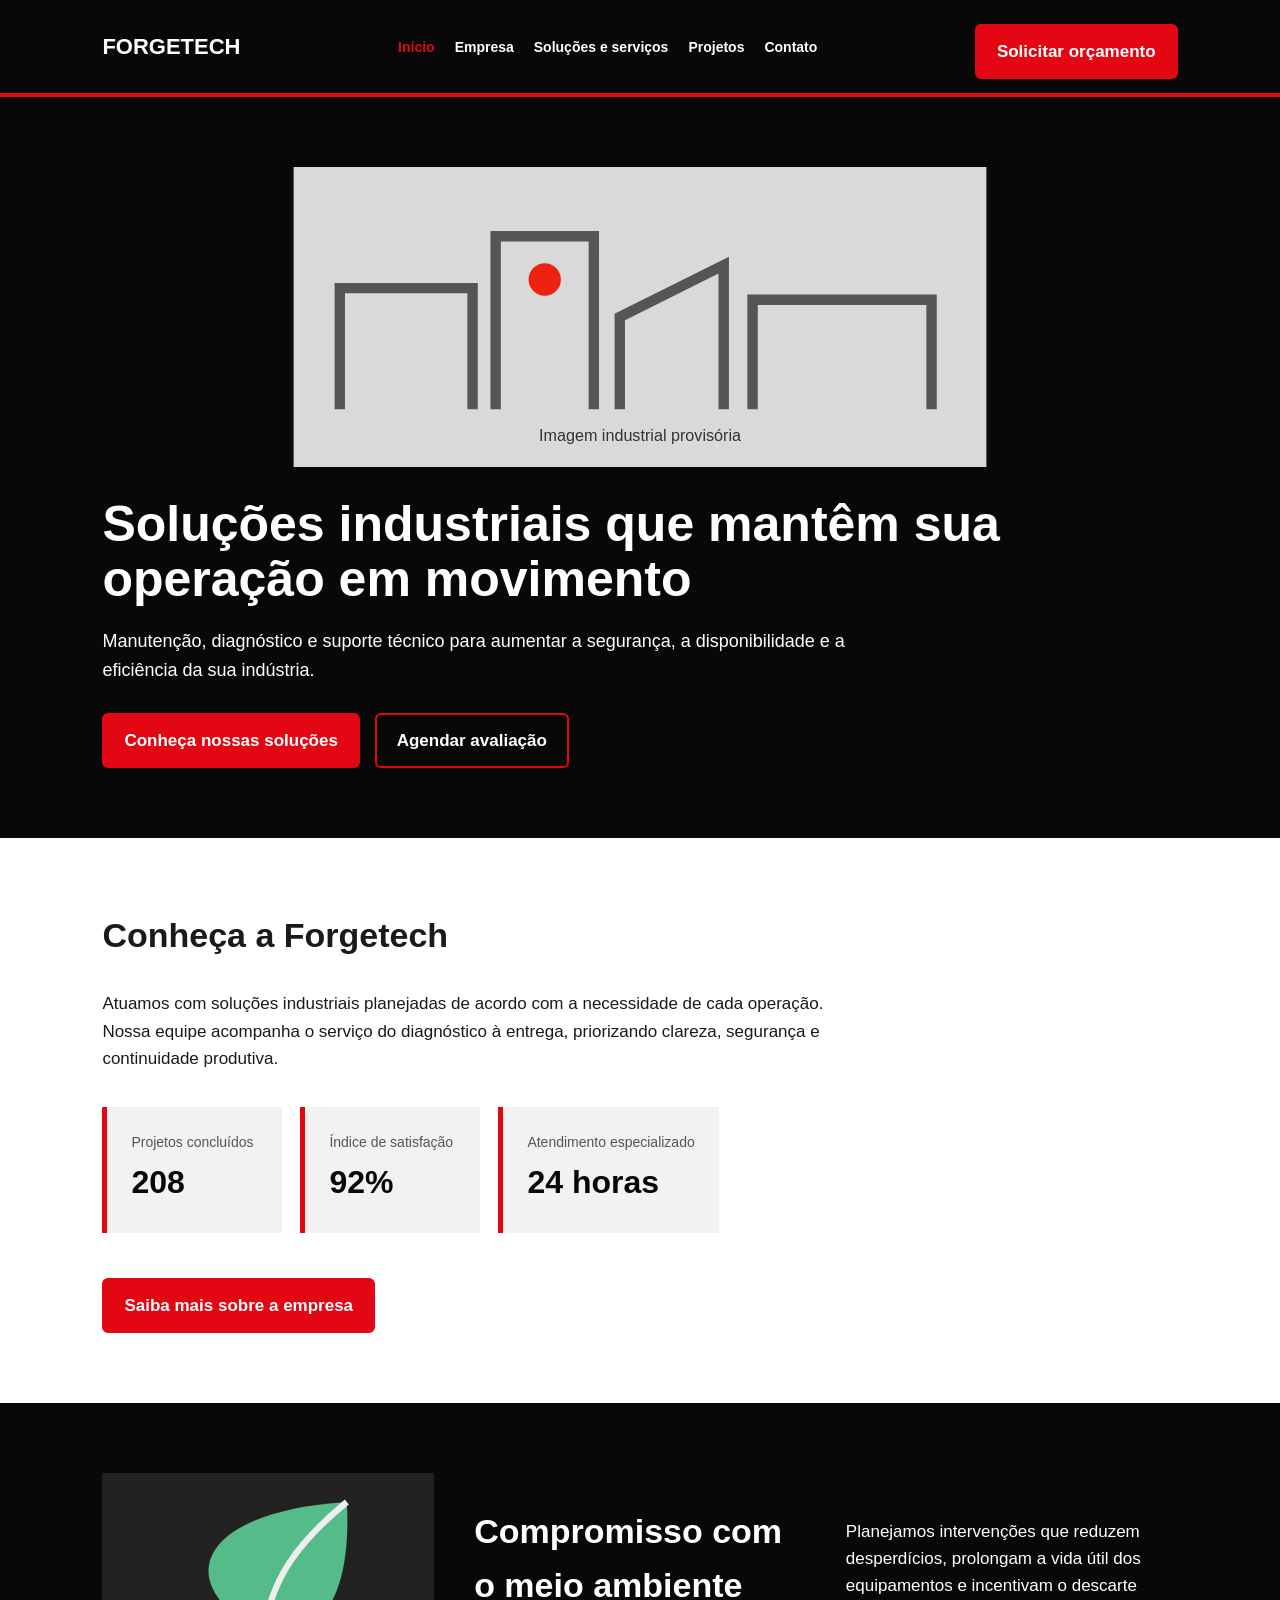
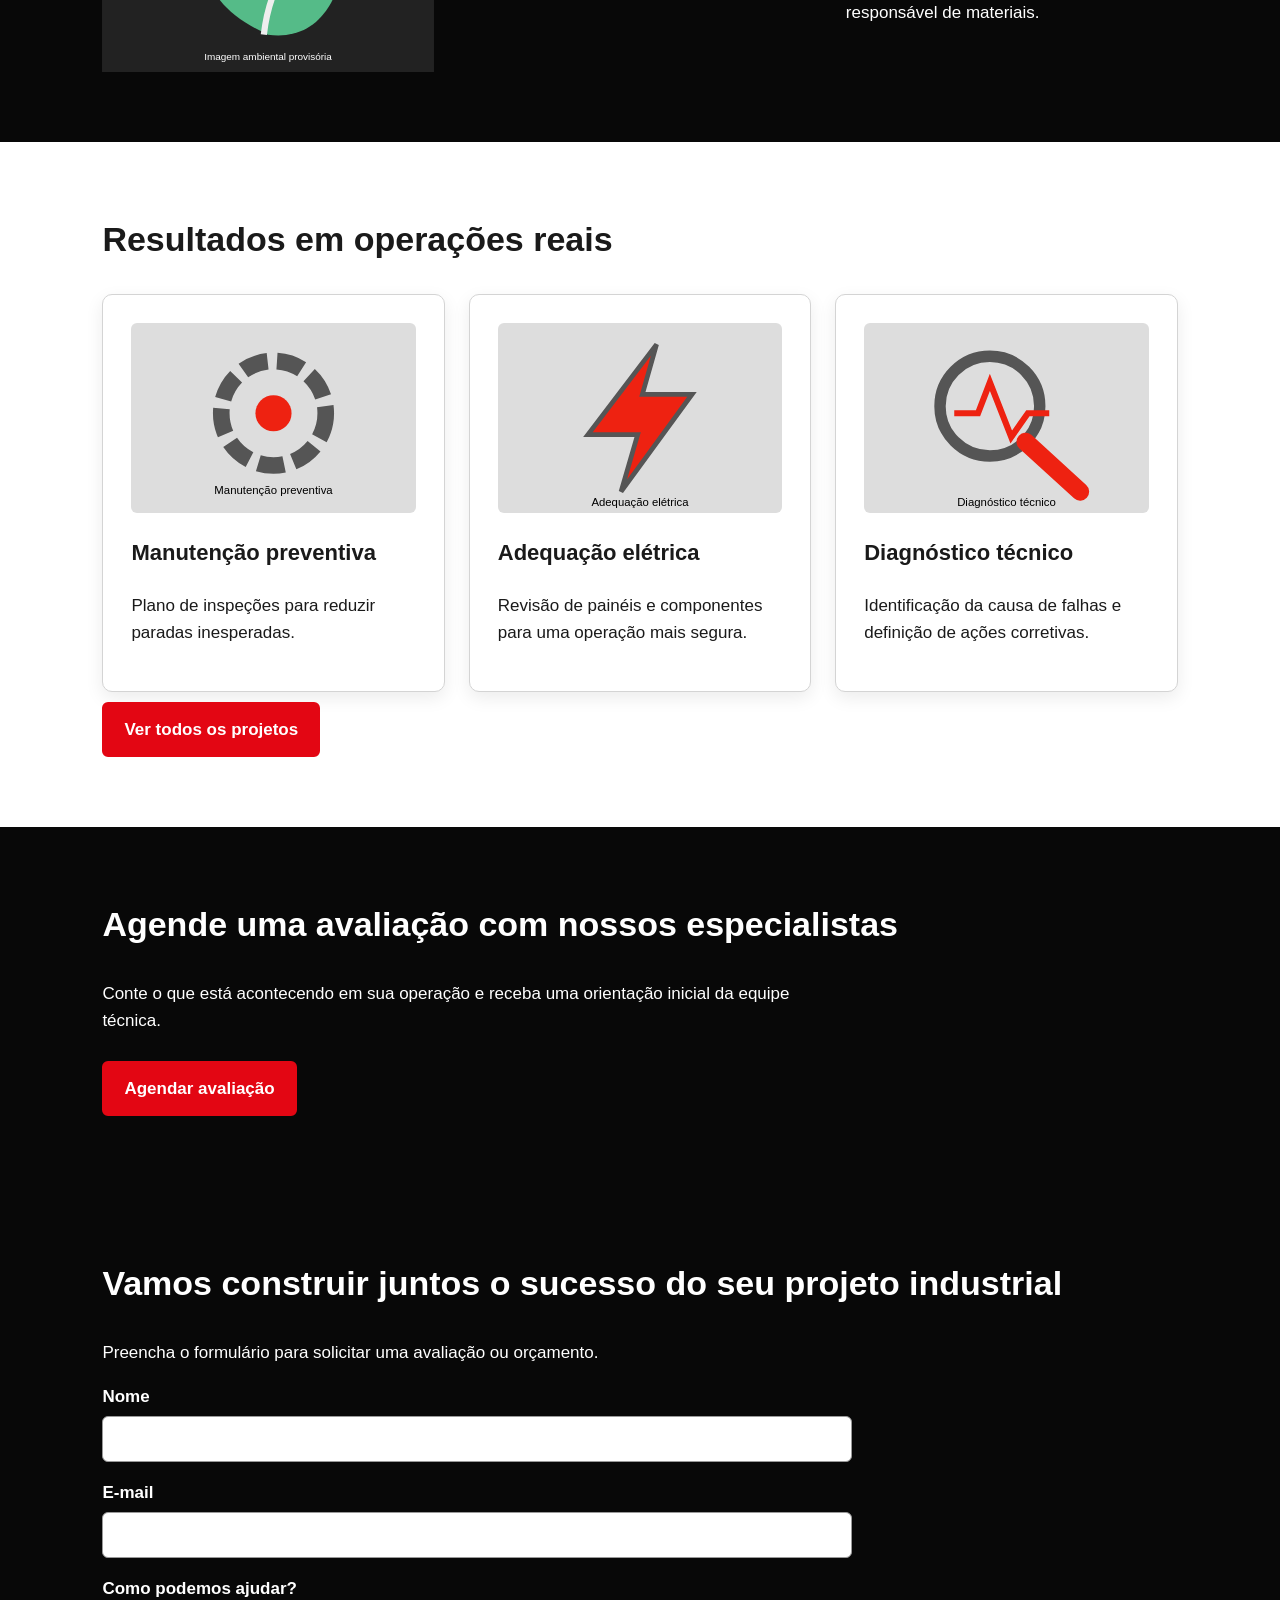
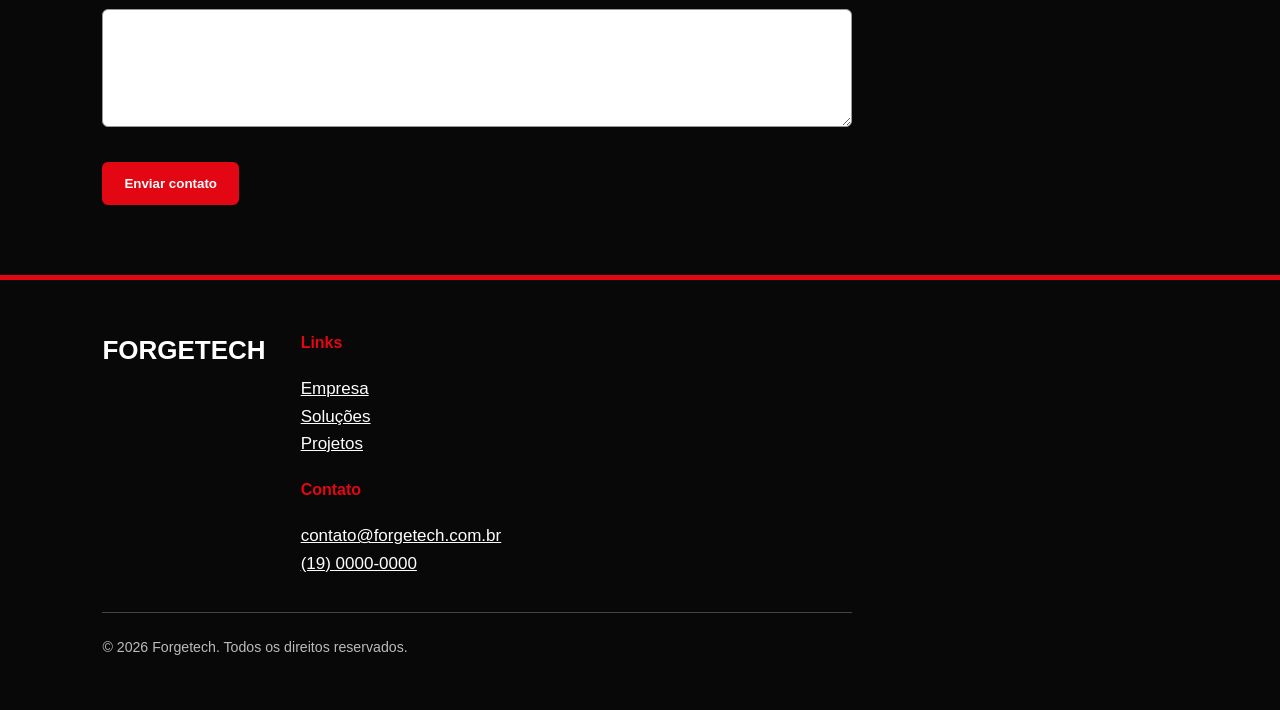
==== index.html @ a04adbe1 "commit inicial" ====
<!DOCTYPE html>
<html lang="pt-BR">
<head>
  <meta charset="UTF-8">
  <meta name="viewport" content="width=device-width, initial-scale=1.0">
  <meta name="description" content="Soluções de manutenção e engenharia industrial da Forgetech.">
  <title>Forgetech | Soluções industriais</title>
  <link rel="stylesheet" href="assets/css/style.css">
</head>
<body>
  <header class="cabecalho">
    <a class="logo" href="index.html" aria-label="Forgetech - página inicial">Forgetech</a>
    <nav class="menu" aria-label="Navegação principal">
      <ul>
        <li><a class="ativo" href="index.html" aria-current="page">Início</a></li>
        <li><a href="empresa.html">Empresa</a></li>
        <li><a href="solucoes.html">Soluções e serviços</a></li>
        <li><a href="projetos.html">Projetos</a></li>
        <li><a href="contato.html">Contato</a></li>
      </ul>
    </nav>
    <a class="botao" href="contato.html#orcamento">Solicitar orçamento</a>
  </header>

  <main>
    <section class="banner-principal" aria-labelledby="titulo-principal">
      <img src="assets/img/hero-industrial.svg" alt="Equipe técnica realizando manutenção em equipamento industrial">
      <h1 id="titulo-principal">Soluções industriais que mantêm sua operação em movimento</h1>
      <p>Manutenção, diagnóstico e suporte técnico para aumentar a segurança, a disponibilidade e a eficiência da sua indústria.</p>
      <a class="botao" href="solucoes.html">Conheça nossas soluções</a>
      <a class="botao botao-secundario" href="contato.html#avaliacao">Agendar avaliação</a>
    </section>

    <section aria-labelledby="conheca">
      <h2 id="conheca">Conheça a Forgetech</h2>
      <p>Atuamos com soluções industriais planejadas de acordo com a necessidade de cada operação. Nossa equipe acompanha o serviço do diagnóstico à entrega, priorizando clareza, segurança e continuidade produtiva.</p>
      <dl>
        <div><dt>Projetos concluídos</dt><dd>208</dd></div>
        <div><dt>Índice de satisfação</dt><dd>92%</dd></div>
        <div><dt>Atendimento especializado</dt><dd>24 horas</dd></div>
      </dl>
      <a class="botao" href="empresa.html">Saiba mais sobre a empresa</a>
    </section>

    <section class="secao-escura ambiente" aria-labelledby="ambiente">
      <img src="assets/img/meio-ambiente.svg" alt="Profissional verificando processos industriais sustentáveis">
      <h2 id="ambiente">Compromisso com o meio ambiente</h2>
      <p>Planejamos intervenções que reduzem desperdícios, prolongam a vida útil dos equipamentos e incentivam o descarte responsável de materiais.</p>
    </section>

    <section aria-labelledby="resultados">
      <h2 id="resultados">Resultados em operações reais</h2>
      <div class="cards">
        <article>
          <img src="assets/img/projeto-manutencao.svg" alt="Técnico inspecionando uma máquina industrial">
          <h3>Manutenção preventiva</h3>
          <p>Plano de inspeções para reduzir paradas inesperadas.</p>
        </article>
        <article>
          <img src="assets/img/projeto-eletrico.svg" alt="Painel elétrico industrial organizado após manutenção">
          <h3>Adequação elétrica</h3>
          <p>Revisão de painéis e componentes para uma operação mais segura.</p>
        </article>
        <article>
          <img src="assets/img/projeto-diagnostico.svg" alt="Equipamento sendo analisado por diagnóstico técnico">
          <h3>Diagnóstico técnico</h3>
          <p>Identificação da causa de falhas e definição de ações corretivas.</p>
        </article>
      </div>
      <a class="botao" href="projetos.html">Ver todos os projetos</a>
    </section>

    <section class="secao-escura" id="avaliacao" aria-labelledby="avaliacao-titulo">
      <h2 id="avaliacao-titulo">Agende uma avaliação com nossos especialistas</h2>
      <p>Conte o que está acontecendo em sua operação e receba uma orientação inicial da equipe técnica.</p>
      <a class="botao" href="contato.html#avaliacao">Agendar avaliação</a>
    </section>

    <section class="secao-escura" aria-labelledby="cta-contato">
      <h2 id="cta-contato">Vamos construir juntos o sucesso do seu projeto industrial</h2>
      <p>Preencha o formulário para solicitar uma avaliação ou orçamento.</p>
      <form action="contato.html#confirmacao" method="get">
        <p><label for="nome-home">Nome</label><br><input id="nome-home" name="nome" type="text" required></p>
        <p><label for="email-home">E-mail</label><br><input id="email-home" name="email" type="email" required></p>
        <p><label for="mensagem-home">Como podemos ajudar?</label><br><textarea id="mensagem-home" name="mensagem" rows="5" required></textarea></p>
        <button type="submit">Enviar contato</button>
      </form>
    </section>
  </main>

  <footer class="rodape">
    <strong>Forgetech</strong>
    <nav aria-label="Links do rodapé">
      <h2>Links</h2>
      <ul><li><a href="empresa.html">Empresa</a></li><li><a href="solucoes.html">Soluções</a></li><li><a href="projetos.html">Projetos</a></li></ul>
      <h2>Contato</h2>
      <ul><li><a href="mailto:contato@forgetech.com.br">contato@forgetech.com.br</a></li><li><a href="tel:+551900000000">(19) 0000-0000</a></li></ul>
    </nav>
    <p><small>&copy; 2026 Forgetech. Todos os direitos reservados.</small></p>
  </footer>
</body>
</html>
---- assets/css/style.css ----
/* Configuracoes gerais */
* {
  box-sizing: border-box;
}

body {
  margin: 0;
  background-color: white;
  color: #1a1a1a;
  font-family: Arial, Helvetica, sans-serif;
  font-size: 17px;
  line-height: 1.6;
}

img {
  display: block;
  max-width: 100%;
  height: auto;
}

h1,
h2,
h3,
strong,
button {
  font-family: Arial, Helvetica, sans-serif;
}

h1 {
  max-width: 900px;
  margin-top: 0;
  margin-bottom: 20px;
  font-size: 50px;
  line-height: 1.1;
}

h2 {
  margin-top: 0;
  margin-bottom: 28px;
  font-size: 34px;
}

h3 {
  margin-top: 0;
  font-size: 22px;
}

p {
  max-width: 750px;
}

a {
  color: #e30613;
}

/* Cabecalho */
.cabecalho {
  display: flex;
  flex-wrap: wrap;
  align-items: center;
  gap: 25px;
  padding: 14px 8%;
  border-bottom: 4px solid #e30613;
  background-color: #080808;
  color: white;
}

.logo {
  color: white;
  font-family: Arial, Helvetica, sans-serif;
  font-size: 22px;
  font-weight: bold;
  text-decoration: none;
  text-transform: uppercase;
}

.menu {
  flex: 1;
}

.menu ul {
  display: flex;
  flex-wrap: wrap;
  justify-content: center;
  gap: 20px;
  margin: 0;
  padding: 0;
  list-style: none;
}

.menu a {
  color: white;
  font-size: 14px;
  font-weight: bold;
  text-decoration: none;
}

.menu .ativo {
  color: #e30613;
}

.menu a:hover {
  color: #e30613;
}

/* Botoes */
.botao,
button {
  display: inline-block;
  margin-top: 10px;
  padding: 12px 20px;
  border: 2px solid #e30613;
  border-radius: 6px;
  background-color: #e30613;
  color: white;
  font-weight: bold;
  text-decoration: none;
}

.botao-secundario {
  margin-left: 10px;
  background-color: transparent;
}

.botao:hover,
button:hover {
  background-color: #b8000a;
}

/* Espacamento das secoes */
main section,
main aside {
  padding: 70px 8%;
}

/* Banner da pagina inicial */
.banner-principal {
  min-height: 600px;
  background-color: #080808;
  color: white;
}

.banner-principal img {
  width: 100%;
  max-height: 300px;
  margin-bottom: 30px;
  border-radius: 10px;
}

.banner-principal p {
  font-size: 18px;
}

/* Banner das paginas internas */
.banner-interno {
  min-height: 420px;
  display: flex;
  flex-direction: column;
  justify-content: center;
  padding: 70px 8%;
  background-color: #080808;
  color: white;
}

.banner-interno p {
  color: white;
}

/* Secoes escuras */
.secao-escura {
  background-color: #080808;
  color: white;
}

.ambiente {
  display: flex;
  flex-wrap: wrap;
  align-items: center;
  gap: 40px;
}

.ambiente img {
  min-width: 280px;
  flex: 1;
}

.ambiente h2,
.ambiente p {
  min-width: 280px;
  flex: 1;
}

/* Estatisticas */
dl {
  display: flex;
  flex-wrap: wrap;
  gap: 18px;
  margin: 35px 0;
}

dl div {
  min-width: 180px;
  padding: 24px;
  border-left: 5px solid #e30613;
  background-color: #f2f2f2;
}

dt {
  color: #555555;
  font-size: 14px;
}

dd {
  margin: 4px 0 0;
  color: #080808;
  font-family: Arial, Helvetica, sans-serif;
  font-size: 32px;
  font-weight: bold;
}

/* Cards */
.cards,
.servicos {
  display: flex;
  flex-wrap: wrap;
  gap: 24px;
}

.cards h2,
.servicos h2 {
  width: 100%;
}

article {
  min-width: 260px;
  flex: 1;
  padding: 28px;
  border: 1px solid #d4d4d4;
  border-radius: 10px;
  background-color: white;
  box-shadow: 0 6px 18px rgba(0, 0, 0, 0.08);
}

article img {
  width: 100%;
  margin-bottom: 22px;
  border-radius: 6px;
}

.servicos article h3 {
  padding-left: 12px;
  border-left: 5px solid #e30613;
}

/* Avisos */
aside {
  border-top: 1px solid #d4d4d4;
  border-bottom: 1px solid #d4d4d4;
  background-color: #fff7f7;
}

/* Formularios */
form {
  max-width: 760px;
}

fieldset {
  margin-bottom: 24px;
  padding: 24px;
  border: 1px solid #d4d4d4;
  border-radius: 10px;
}

legend,
label {
  font-weight: bold;
}

input,
select,
textarea {
  max-width: 100%;
  margin-top: 6px;
  padding: 13px;
  border: 1px solid #999999;
  border-radius: 6px;
  background-color: white;
  font-family: Arial, sans-serif;
  font-size: 16px;
}

input,
select {
  width: 100%;
}

textarea {
  width: 100%;
  resize: vertical;
}

button {
  cursor: pointer;
}

address {
  font-style: normal;
}

/* Rodape */
.rodape {
  display: flex;
  flex-wrap: wrap;
  gap: 35px;
  padding: 50px 8%;
  border-top: 5px solid #e30613;
  background-color: #080808;
  color: white;
}

.rodape strong {
  font-size: 26px;
  text-transform: uppercase;
}

.rodape nav {
  display: flex;
  flex-wrap: wrap;
  gap: 20px 50px;
}

.rodape h2 {
  width: 100%;
  margin: 0;
  color: #e30613;
  font-size: 16px;
}

.rodape ul {
  margin: 0;
  padding: 0;
  list-style: none;
}

.rodape a {
  color: white;
}

.rodape p {
  width: 100%;
  margin: 0;
  padding-top: 20px;
  border-top: 1px solid #444444;
  color: #bbbbbb;
}
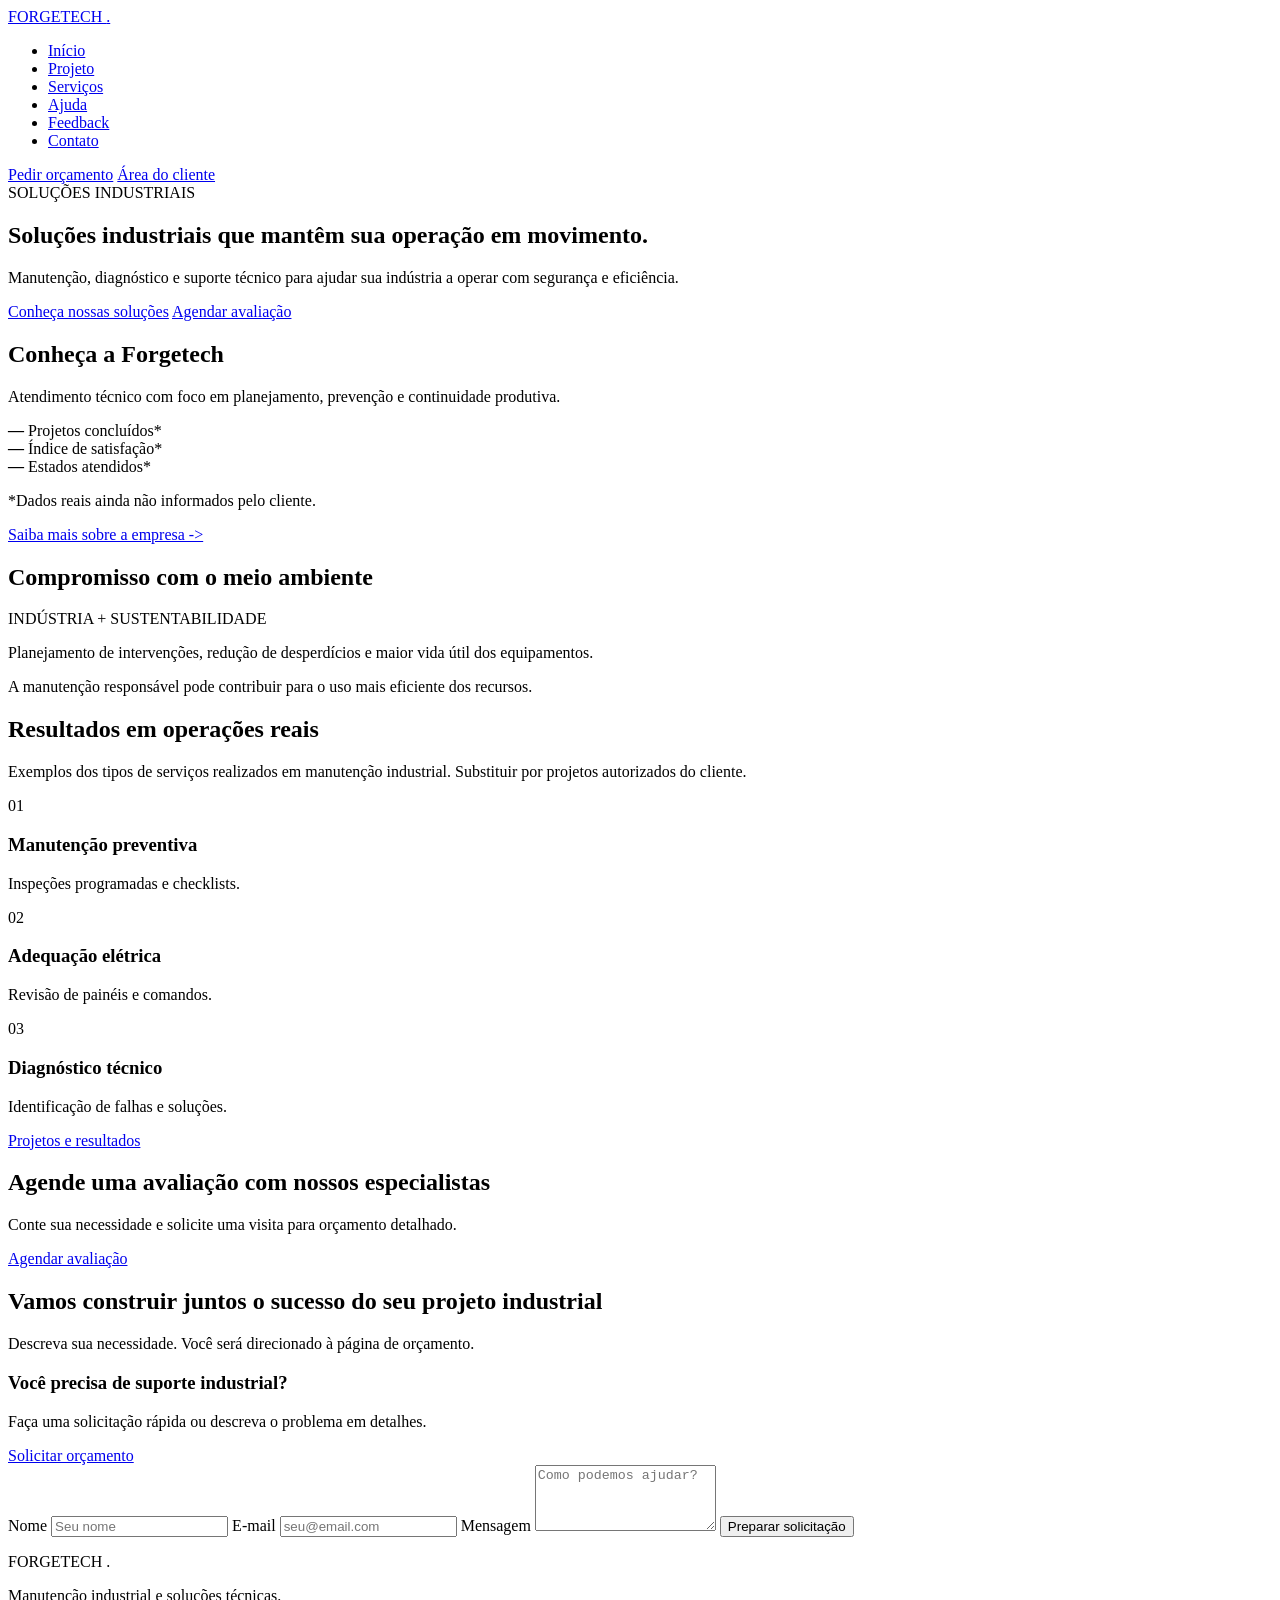
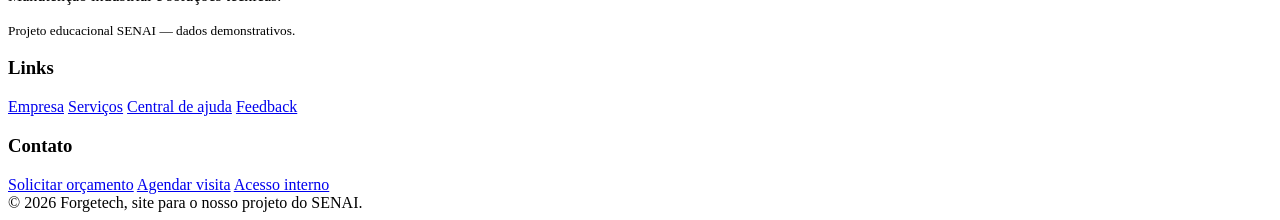
==== commit 7eb450aa: "HTML, JS e CSS 15/10 + Semana Anterior" ====
--- a/index.html
+++ b/index.html
@@ -1,102 +1,226 @@
-<!DOCTYPE html>
+<!doctype html>
 <html lang="pt-BR">
-<head>
-  <meta charset="UTF-8">
-  <meta name="viewport" content="width=device-width, initial-scale=1.0">
-  <meta name="description" content="Soluções de manutenção e engenharia industrial da Forgetech.">
-  <title>Forgetech | Soluções industriais</title>
-  <link rel="stylesheet" href="assets/css/style.css">
-</head>
-<body>
-  <header class="cabecalho">
-    <a class="logo" href="index.html" aria-label="Forgetech - página inicial">Forgetech</a>
-    <nav class="menu" aria-label="Navegação principal">
-      <ul>
-        <li><a class="ativo" href="index.html" aria-current="page">Início</a></li>
-        <li><a href="empresa.html">Empresa</a></li>
-        <li><a href="solucoes.html">Soluções e serviços</a></li>
-        <li><a href="projetos.html">Projetos</a></li>
-        <li><a href="contato.html">Contato</a></li>
-      </ul>
-    </nav>
-    <a class="botao" href="contato.html#orcamento">Solicitar orçamento</a>
-  </header>
-
-  <main>
-    <section class="banner-principal" aria-labelledby="titulo-principal">
-      <img src="assets/img/hero-industrial.svg" alt="Equipe técnica realizando manutenção em equipamento industrial">
-      <h1 id="titulo-principal">Soluções industriais que mantêm sua operação em movimento</h1>
-      <p>Manutenção, diagnóstico e suporte técnico para aumentar a segurança, a disponibilidade e a eficiência da sua indústria.</p>
-      <a class="botao" href="solucoes.html">Conheça nossas soluções</a>
-      <a class="botao botao-secundario" href="contato.html#avaliacao">Agendar avaliação</a>
-    </section>
-
-    <section aria-labelledby="conheca">
-      <h2 id="conheca">Conheça a Forgetech</h2>
-      <p>Atuamos com soluções industriais planejadas de acordo com a necessidade de cada operação. Nossa equipe acompanha o serviço do diagnóstico à entrega, priorizando clareza, segurança e continuidade produtiva.</p>
-      <dl>
-        <div><dt>Projetos concluídos</dt><dd>208</dd></div>
-        <div><dt>Índice de satisfação</dt><dd>92%</dd></div>
-        <div><dt>Atendimento especializado</dt><dd>24 horas</dd></div>
-      </dl>
-      <a class="botao" href="empresa.html">Saiba mais sobre a empresa</a>
-    </section>
-
-    <section class="secao-escura ambiente" aria-labelledby="ambiente">
-      <img src="assets/img/meio-ambiente.svg" alt="Profissional verificando processos industriais sustentáveis">
-      <h2 id="ambiente">Compromisso com o meio ambiente</h2>
-      <p>Planejamos intervenções que reduzem desperdícios, prolongam a vida útil dos equipamentos e incentivam o descarte responsável de materiais.</p>
-    </section>
-
-    <section aria-labelledby="resultados">
-      <h2 id="resultados">Resultados em operações reais</h2>
-      <div class="cards">
-        <article>
-          <img src="assets/img/projeto-manutencao.svg" alt="Técnico inspecionando uma máquina industrial">
-          <h3>Manutenção preventiva</h3>
-          <p>Plano de inspeções para reduzir paradas inesperadas.</p>
-        </article>
-        <article>
-          <img src="assets/img/projeto-eletrico.svg" alt="Painel elétrico industrial organizado após manutenção">
-          <h3>Adequação elétrica</h3>
-          <p>Revisão de painéis e componentes para uma operação mais segura.</p>
-        </article>
-        <article>
-          <img src="assets/img/projeto-diagnostico.svg" alt="Equipamento sendo analisado por diagnóstico técnico">
-          <h3>Diagnóstico técnico</h3>
-          <p>Identificação da causa de falhas e definição de ações corretivas.</p>
-        </article>
+  <head>
+    <meta charset="utf-8" />
+    <meta content="width=device-width, initial-scale=1" name="viewport" />
+    <meta content="Forgetech: manutenção industrial, serviços e suporte técnico." name="description" />
+    <title>Index | Forgetech</title>
+    <link href="Assets/CSS/style.css" rel="stylesheet" />
+  </head>
+  <body>
+
+    <header class="cabecalho">
+      <div class="container topo">
+        <a class="logo" href="index.html">
+          FORGETECH
+          <span>.</span>
+        </a>
+
+          <nav aria-label="Menu principal">
+            <ul>
+              <li>
+              <a aria-current="page" class="ativo" href="index.html">Início</a>
+              </li>
+              <li>
+              <a href="empresa.html">Projeto</a>
+              </li>
+              <li>
+              <a href="solucoes.html">Serviços</a>
+            </li>
+            <li>
+              <a href="conhecimento.html">Ajuda</a>
+            </li>
+            <li>
+              <a href="feedback.html">Feedback</a>
+            </li>
+            <li>
+              <a href="contato.html">Contato</a>
+            </li>
+          </ul>
+        </nav>
+        <a class="botao topo-botao" href="contato.html#rapido">Pedir orçamento</a>
+        <a class="acesso" href="acesso.html">Área do cliente</a>
+          </div>
+
+        </header>
+
+        <main>
+
+          <section class="hero">
+
+            <div aria-label="Composição abstrata de equipamentos industriais" class="hero-arte" role="img">
+          <div class="hero-detalhe"></div>
+            </div>
+
+            <div class="container hero-conteudo">
+          <span class="sobretitulo">SOLUÇÕES INDUSTRIAIS</span>
+          <h1>Soluções industriais que mantêm sua operação em movimento.</h1>
+          <p>
+            Manutenção, diagnóstico e suporte técnico para ajudar sua indústria a operar com segurança e
+            eficiência.
+          </p>
+
+           <div class="acoes">
+            <a class="botao" href="solucoes.html">Conheça nossas soluções</a>
+            <a class="botao contorno" href="contato.html#visita">Agendar avaliação</a>
+           </div>
+         </div>
+       </section>
+
+       <section class="secao claro">
+
+         <div class="container">
+          <h2>Conheça a Forgetech</h2>
+          <p class="introducao">
+            Atendimento técnico com foco em planejamento, prevenção e continuidade produtiva.
+          </p>
+
+          <div class="metricas">
+            <article class="metrica">
+              <strong>—</strong>
+              <span>Projetos concluídos*</span>
+            </article>
+
+            <article class="metrica">
+              <strong>—</strong>
+              <span>Índice de satisfação*</span>
+            </article>
+
+            <article class="metrica">
+              <strong>—</strong>
+              <span>Estados atendidos*</span>
+            </article>
+          </div>
+          <p class="observacao">*Dados reais ainda não informados pelo cliente.</p>
+          <a class="link" href="empresa.html">Saiba mais sobre a empresa -></a>
+        </div>
+      </section>
+
+      <section class="secao escuro">
+
+        <div class="container">
+          <h2>Compromisso com o meio ambiente</h2>
+          <p class="introducao"></p>
+          <div class="ambiental">
+
+            <div class="imagem-ilustrativa">
+              <span>INDÚSTRIA + SUSTENTABILIDADE</span>
+              </div>
+
+              <div>
+              <p>Planejamento de intervenções, redução de desperdícios e maior vida útil dos equipamentos.</p>
+              <p>A manutenção responsável pode contribuir para o uso mais eficiente dos recursos.</p>
+              </div>
+            </div>
+          </div>
+        </section>
+
+        <section class="secao claro">
+
+          <div class="container">
+          <h2>Resultados em operações reais</h2>
+          <p class="introducao">
+            Exemplos dos tipos de serviços realizados em manutenção industrial. Substituir por projetos
+            autorizados do cliente.
+          </p>
+          <div class="cards">
+
+            <article class="card">
+              <div class="card-imagem">01</div>
+              <h3>Manutenção preventiva</h3>
+              <p>Inspeções programadas e checklists.</p>
+            </article>
+
+            <article class="card">
+              <div class="card-imagem">02</div>
+              <h3>Adequação elétrica</h3>
+              <p>Revisão de painéis e comandos.</p>
+            </article>
+
+                <article class="card">
+              <div class="card-imagem">03</div>
+              <h3>Diagnóstico técnico</h3>
+              <p>Identificação de falhas e soluções.</p>
+                </article>
+              </div>
+          <a class="link" href="empresa.html#projetos">Projetos e resultados</a>
+            </div>
+          </section>
+
+          <section class="secao escuro">
+            <div class="container">
+          <h2>Agende uma avaliação com nossos especialistas</h2>
+          <p class="introducao">Conte sua necessidade e solicite uma visita para orçamento detalhado.</p>
+          <a class="botao" href="contato.html#visita">Agendar avaliação</a>
+         </div>
+
+       </section>
+
+       <section class="secao escuro">
+
+         <div class="container">
+          <h2>Vamos construir juntos o sucesso do seu projeto industrial</h2>
+          <p class="introducao">Descreva sua necessidade. Você será direcionado à página de orçamento.</p>
+
+           <div class="cta-grid">
+
+             <div>
+              <h3>Você precisa de suporte industrial?</h3>
+              <p>Faça uma solicitação rápida ou descreva o problema em detalhes.</p>
+              <a class="botao" href="contato.html#rapido">Solicitar orçamento</a>
+             </div>
+            <form class="formulario" data-demo-form="">
+              <label>
+                Nome
+                <input name="nome" placeholder="Seu nome" required="" />
+              </label>
+              <label>
+                E-mail
+                <input name="email" placeholder="seu@email.com" required="" type="email" />
+              </label>
+              <label>
+                Mensagem
+                <textarea name="mensagem" placeholder="Como podemos ajudar?" required="" rows="4"></textarea>
+              </label>
+              <button class="botao" type="submit">Preparar solicitação</button>
+              <p aria-live="polite" class="aviso-form"></p>
+            </form>
+          </div>
+        </div>
+      </section>
+    </main>
+
+    <footer class="rodape">
+
+      <div class="container footer-grid">
+
+        <div class="footer-logo">
+          FORGETECH
+          <span>.</span>
+          <p>Manutenção industrial e soluções técnicas.</p>
+          <small>Projeto educacional SENAI — dados demonstrativos.</small>
+          </div>
+
+          <div>
+          <h3>Links</h3>
+          <a href="empresa.html">Empresa</a>
+          <a href="solucoes.html">Serviços</a>
+          <a href="conhecimento.html">Central de ajuda</a>
+          <a href="feedback.html">Feedback</a>
+          </div>
+
+          <div>
+          <h3>Contato</h3>
+          <a href="contato.html">Solicitar orçamento</a>
+          <a href="contato.html#visita">Agendar visita</a>
+          <a href="acesso.html">Acesso interno</a>
+        </div>
       </div>
-      <a class="botao" href="projetos.html">Ver todos os projetos</a>
-    </section>
-
-    <section class="secao-escura" id="avaliacao" aria-labelledby="avaliacao-titulo">
-      <h2 id="avaliacao-titulo">Agende uma avaliação com nossos especialistas</h2>
-      <p>Conte o que está acontecendo em sua operação e receba uma orientação inicial da equipe técnica.</p>
-      <a class="botao" href="contato.html#avaliacao">Agendar avaliação</a>
-    </section>
-
-    <section class="secao-escura" aria-labelledby="cta-contato">
-      <h2 id="cta-contato">Vamos construir juntos o sucesso do seu projeto industrial</h2>
-      <p>Preencha o formulário para solicitar uma avaliação ou orçamento.</p>
-      <form action="contato.html#confirmacao" method="get">
-        <p><label for="nome-home">Nome</label><br><input id="nome-home" name="nome" type="text" required></p>
-        <p><label for="email-home">E-mail</label><br><input id="email-home" name="email" type="email" required></p>
-        <p><label for="mensagem-home">Como podemos ajudar?</label><br><textarea id="mensagem-home" name="mensagem" rows="5" required></textarea></p>
-        <button type="submit">Enviar contato</button>
-      </form>
-    </section>
-  </main>
-
-  <footer class="rodape">
-    <strong>Forgetech</strong>
-    <nav aria-label="Links do rodapé">
-      <h2>Links</h2>
-      <ul><li><a href="empresa.html">Empresa</a></li><li><a href="solucoes.html">Soluções</a></li><li><a href="projetos.html">Projetos</a></li></ul>
-      <h2>Contato</h2>
-      <ul><li><a href="mailto:contato@forgetech.com.br">contato@forgetech.com.br</a></li><li><a href="tel:+551900000000">(19) 0000-0000</a></li></ul>
-    </nav>
-    <p><small>&copy; 2026 Forgetech. Todos os direitos reservados.</small></p>
-  </footer>
-</body>
+
+      <div class="container fim">
+        © 2026 Forgetech, site para o nosso projeto do SENAI.
+      </div>
+    </footer>
+    <script src="Assets/JS/sistema.js"></script>
+  </body>
 </html>
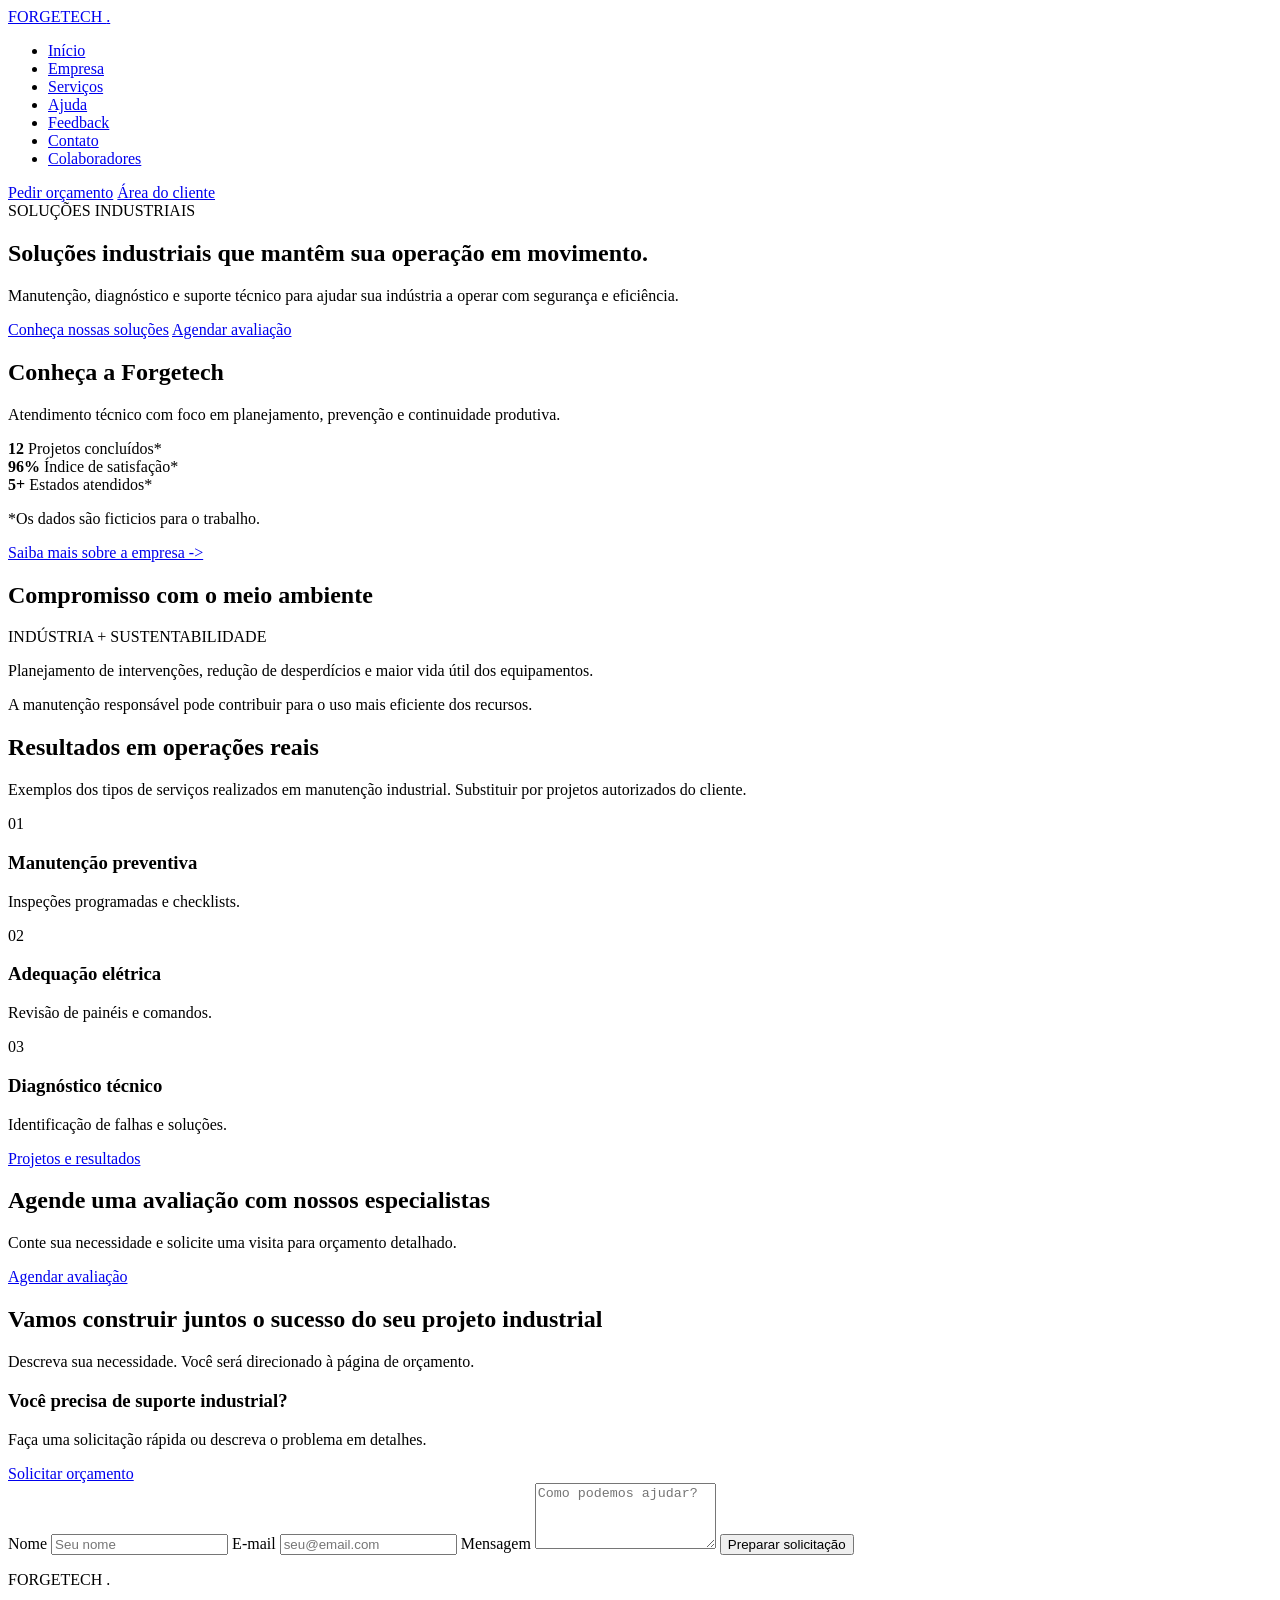
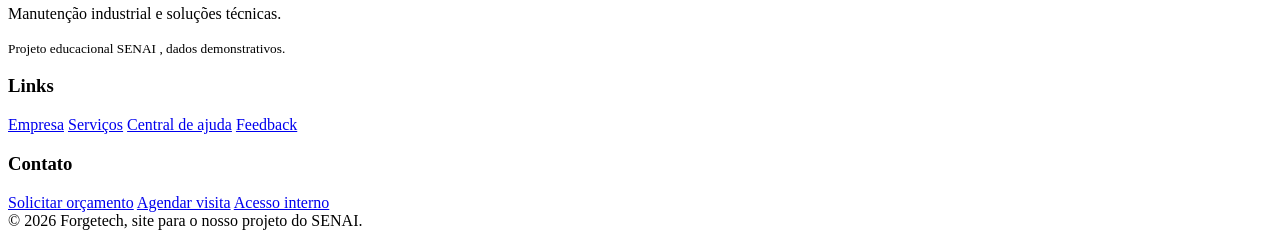
==== commit 4a47033c: "Correções Gerais, Análises e trabalhos efetuados no JS + Página nova de colaboradores" ====
--- a/index.html
+++ b/index.html
@@ -22,7 +22,7 @@
               <a aria-current="page" class="ativo" href="index.html">Início</a>
               </li>
               <li>
-              <a href="empresa.html">Projeto</a>
+              <a href="empresa.html">Empresa</a>
               </li>
               <li>
               <a href="solucoes.html">Serviços</a>
@@ -35,6 +35,9 @@
             </li>
             <li>
               <a href="contato.html">Contato</a>
+            </li>
+          <li>
+              <a href="colaboradores.html">Colaboradores</a>
             </li>
           </ul>
         </nav>
@@ -77,21 +80,21 @@
 
           <div class="metricas">
             <article class="metrica">
-              <strong>—</strong>
+              <strong>12</strong>
               <span>Projetos concluídos*</span>
             </article>
 
             <article class="metrica">
-              <strong>—</strong>
+              <strong>96%</strong>
               <span>Índice de satisfação*</span>
             </article>
 
             <article class="metrica">
-              <strong>—</strong>
+              <strong>5+</strong>
               <span>Estados atendidos*</span>
             </article>
           </div>
-          <p class="observacao">*Dados reais ainda não informados pelo cliente.</p>
+          <p class="observacao">*Os dados são ficticios para o trabalho.</p>
           <a class="link" href="empresa.html">Saiba mais sobre a empresa -></a>
         </div>
       </section>
@@ -198,7 +201,7 @@
           FORGETECH
           <span>.</span>
           <p>Manutenção industrial e soluções técnicas.</p>
-          <small>Projeto educacional SENAI — dados demonstrativos.</small>
+          <small>Projeto educacional SENAI , dados demonstrativos.</small>
           </div>
 
           <div>
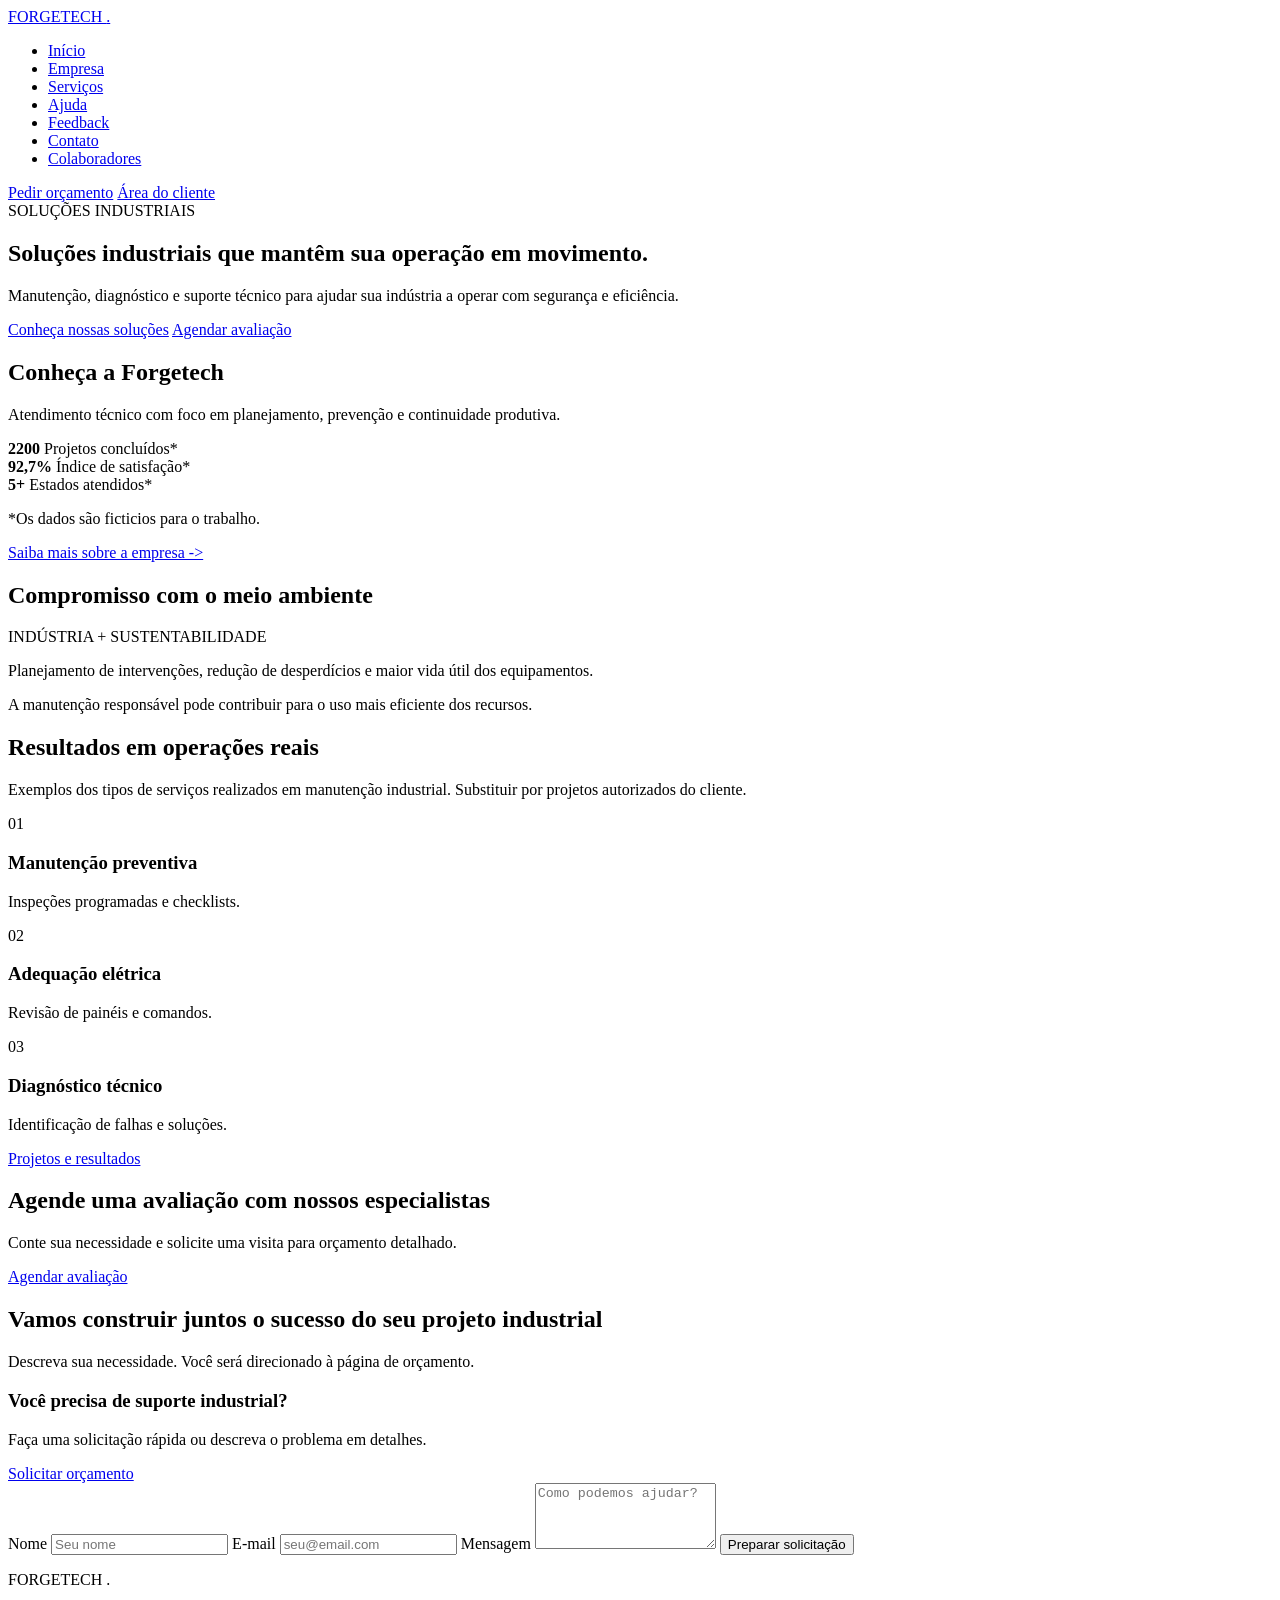
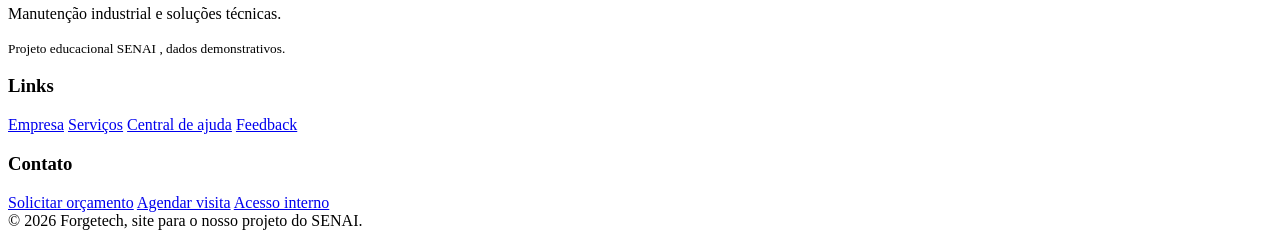
==== commit b53b0e0e: "CMT 16/10 - v01" ====
--- a/index.html
+++ b/index.html
@@ -80,12 +80,12 @@
 
           <div class="metricas">
             <article class="metrica">
-              <strong>12</strong>
+              <strong>2200</strong>
               <span>Projetos concluídos*</span>
             </article>
 
             <article class="metrica">
-              <strong>96%</strong>
+              <strong>92,7%</strong>
               <span>Índice de satisfação*</span>
             </article>
 
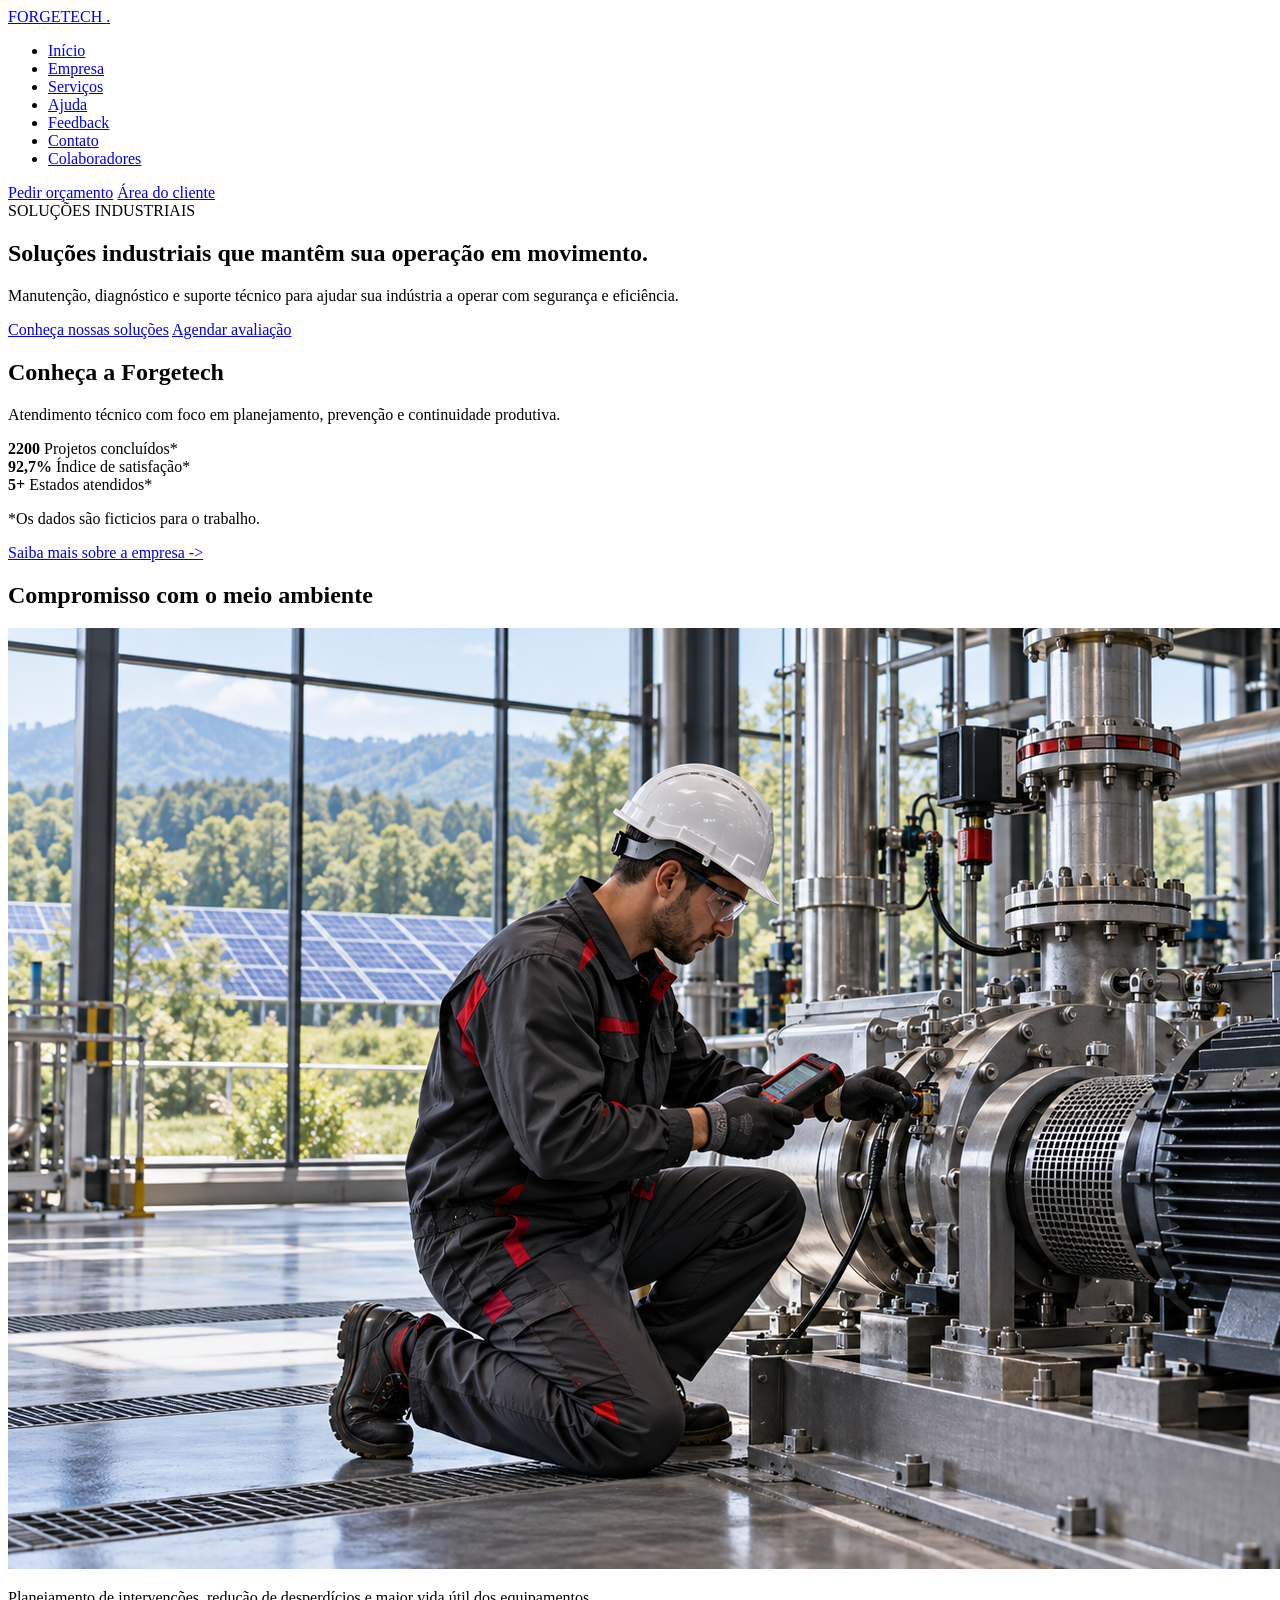
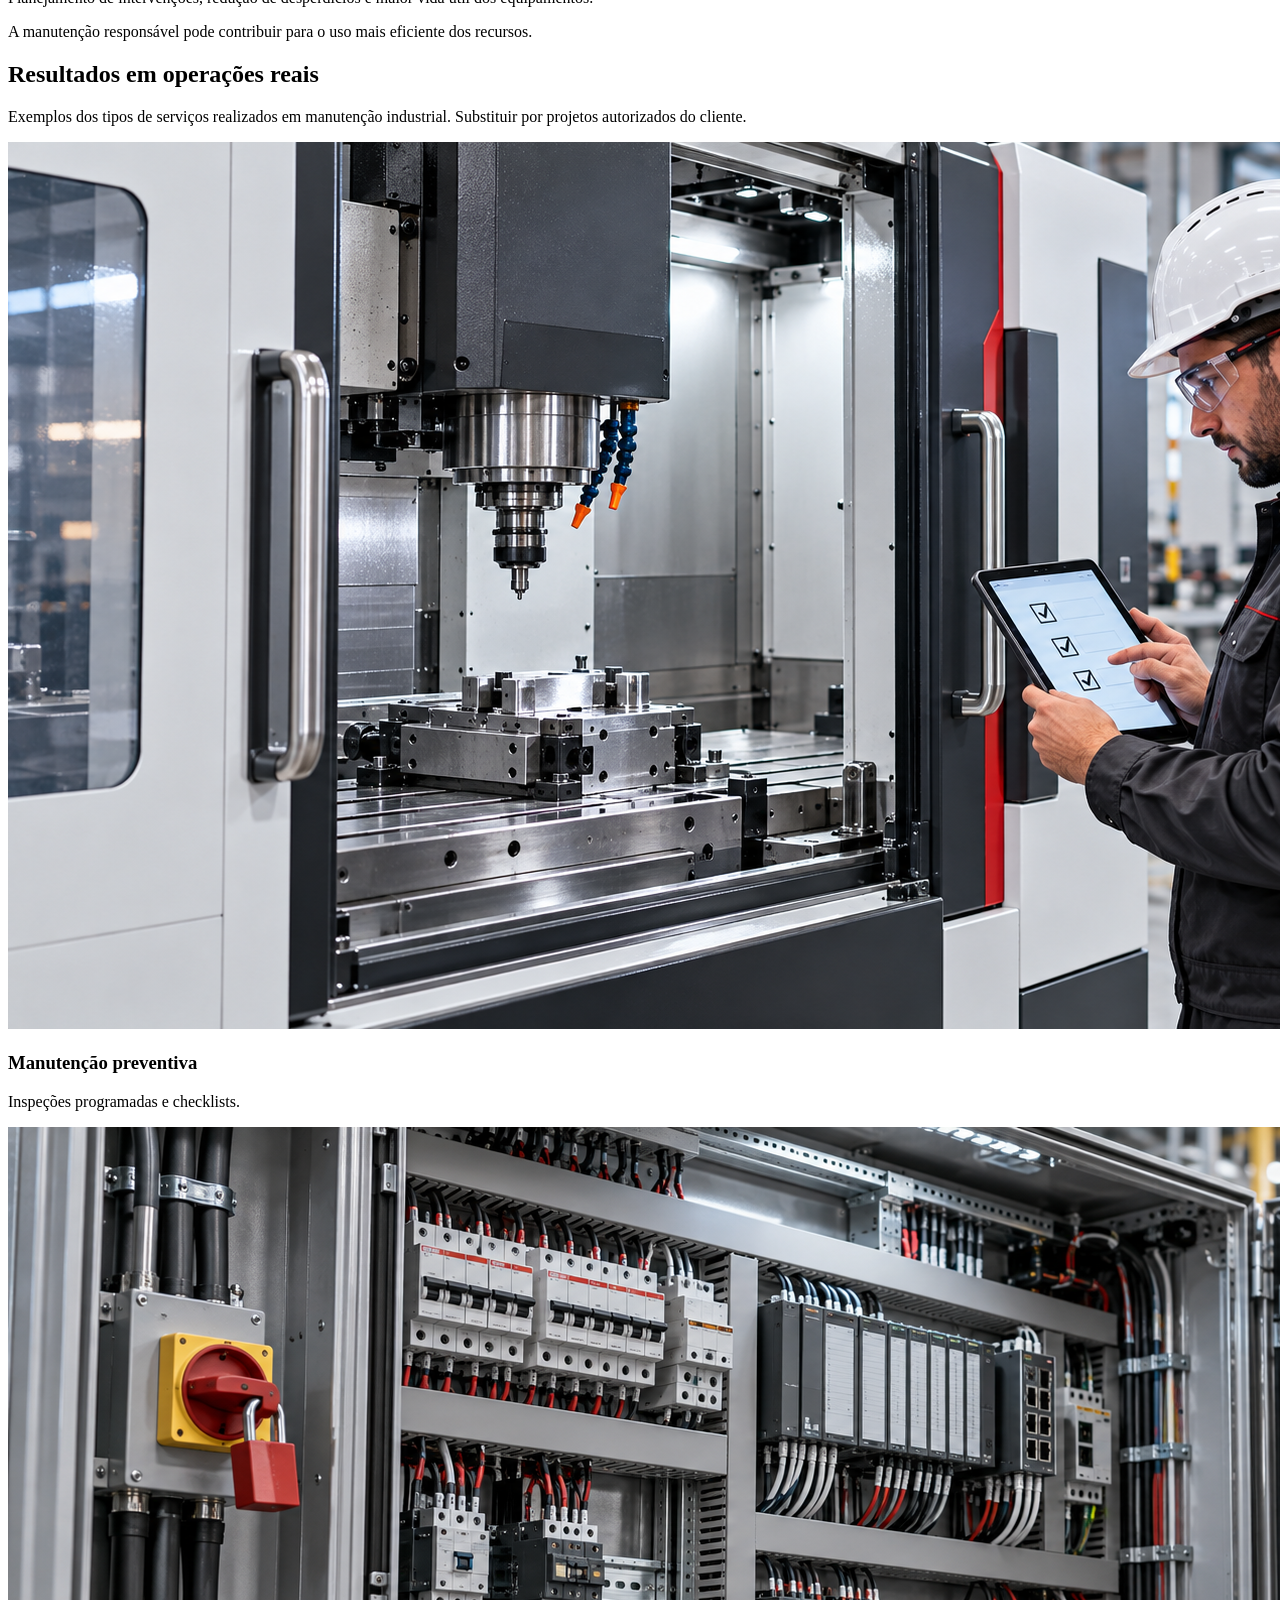
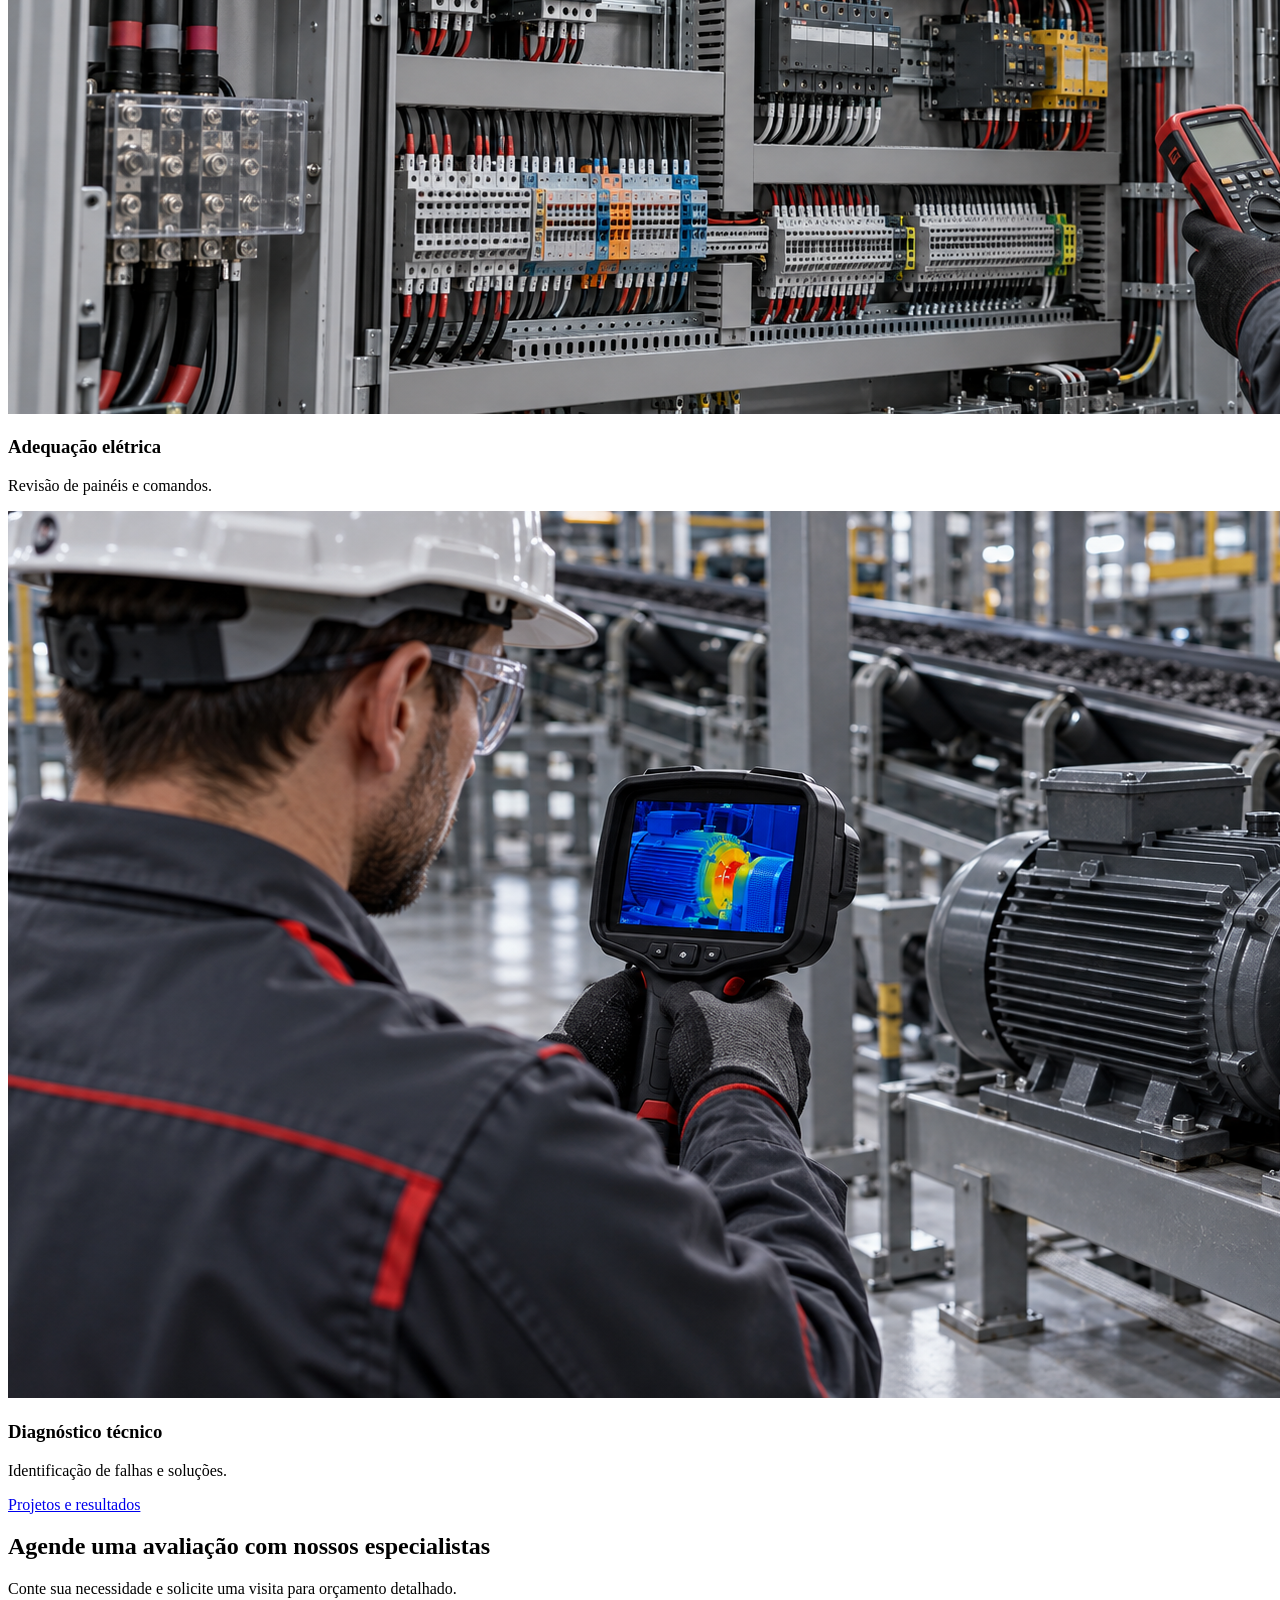
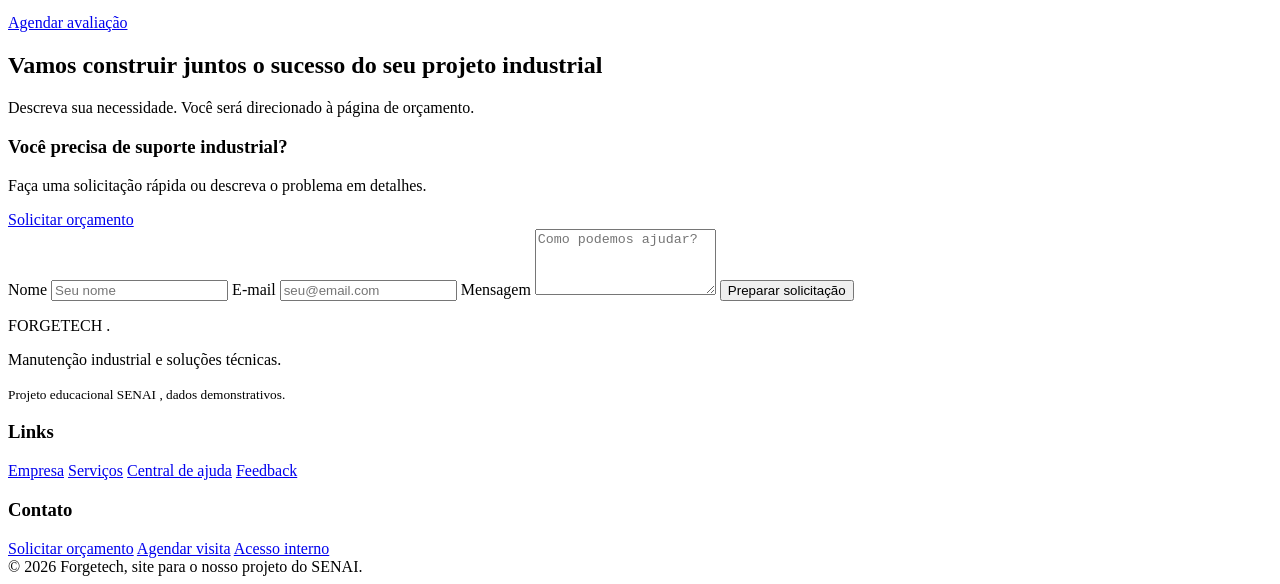
==== commit 7478738d: "CMT - 30/10 - v08 + Correções em Empresas + Imagens adicionadas" ====
--- a/index.html
+++ b/index.html
@@ -6,6 +6,7 @@
     <meta content="Forgetech: manutenção industrial, serviços e suporte técnico." name="description" />
     <title>Index | Forgetech</title>
     <link href="Assets/CSS/style.css" rel="stylesheet" />
+    <link rel="icon" href="favicon.ico" type="image/x-icon">
   </head>
   <body>
 
@@ -107,7 +108,7 @@
           <div class="ambiental">
 
             <div class="imagem-ilustrativa">
-              <span>INDÚSTRIA + SUSTENTABILIDADE</span>
+              <img src="assets/img/Manutenção industrial sustentável.png">
               </div>
 
               <div>
@@ -129,19 +130,25 @@
           <div class="cards">
 
             <article class="card">
-              <div class="card-imagem">01</div>
+              <div class="card-imagem">
+                <img src="assets/img/Inspeção preventiva num centro CNC.png" alt="">
+              </div>
               <h3>Manutenção preventiva</h3>
               <p>Inspeções programadas e checklists.</p>
             </article>
 
             <article class="card">
-              <div class="card-imagem">02</div>
+              <div class="card-imagem">
+                <img src="assets/img/Inspeção segura de quadro elétrico industrial.png" alt="">
+              </div>
               <h3>Adequação elétrica</h3>
               <p>Revisão de painéis e comandos.</p>
             </article>
 
                 <article class="card">
-              <div class="card-imagem">03</div>
+              <div class="card-imagem">
+                <img src="assets/img/Inspeção térmica do motor industrial.png" alt="">
+              </div>
               <h3>Diagnóstico técnico</h3>
               <p>Identificação de falhas e soluções.</p>
                 </article>
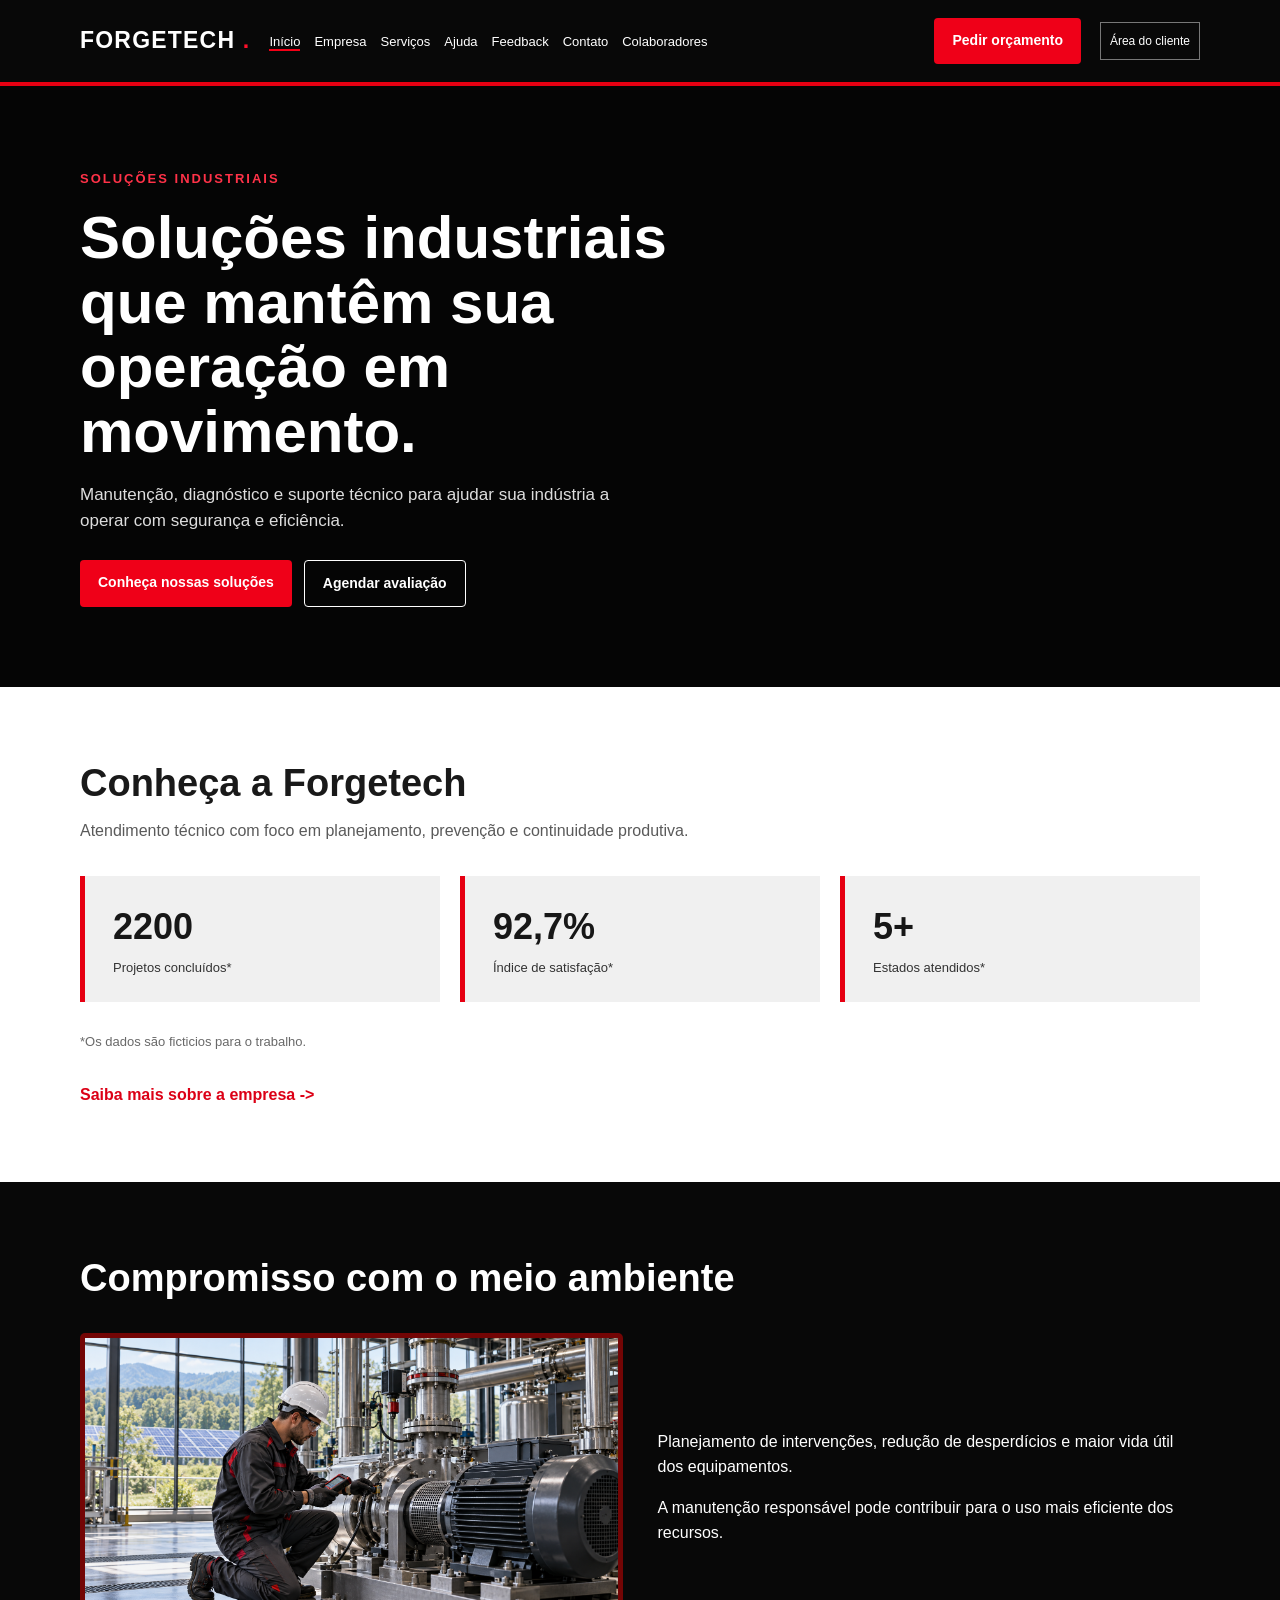
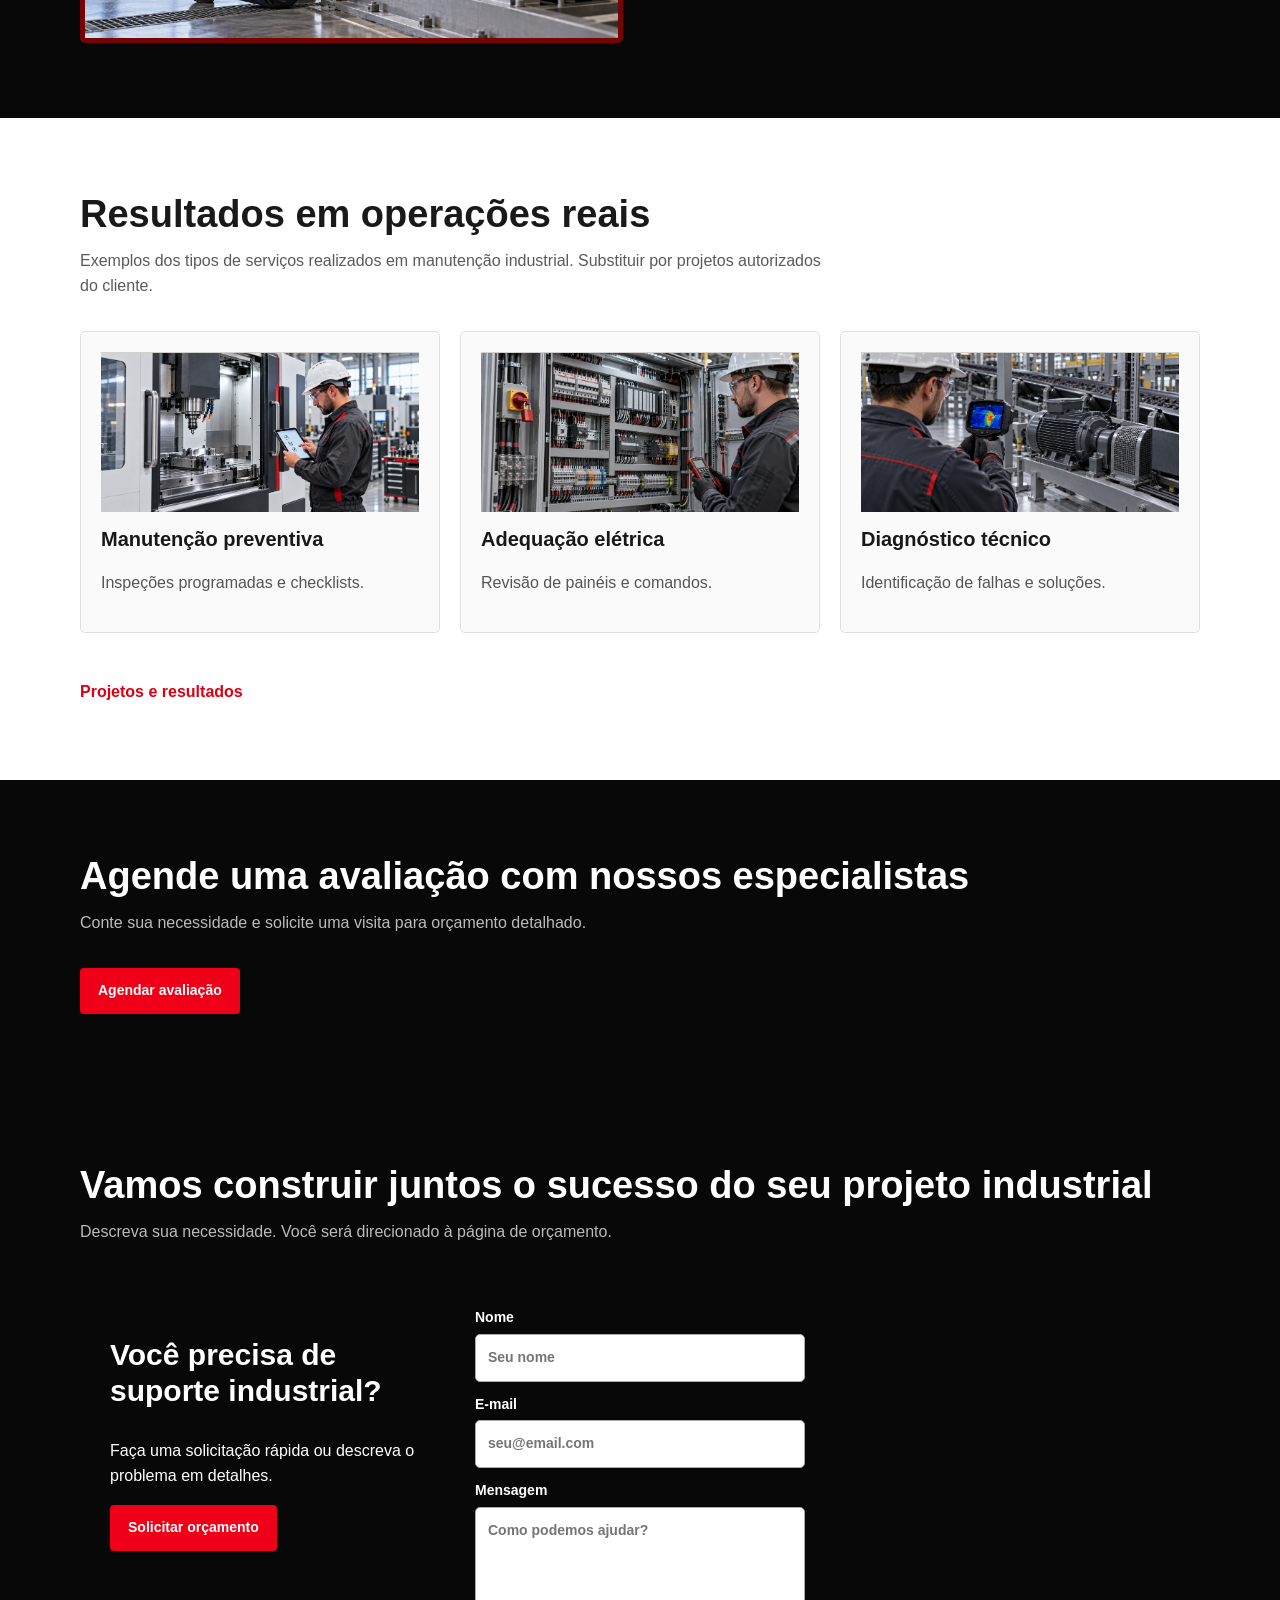
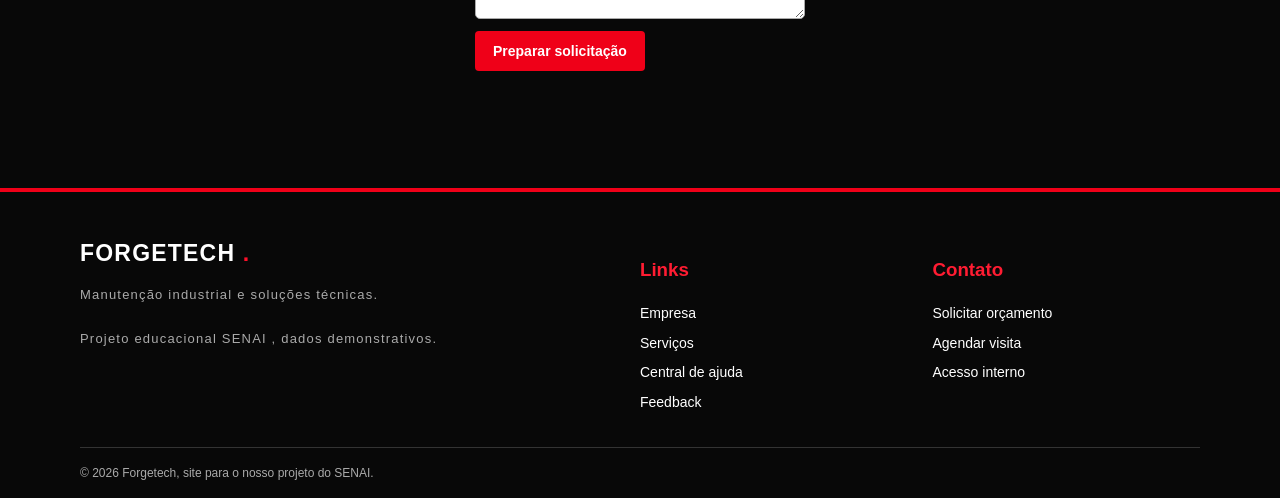
==== commit f02e594b: "CMT - 30/10 - v10 - Corrige caminhos do CSS e JavaScript no GitHub Pages" ====
--- a/index.html
+++ b/index.html
@@ -5,7 +5,7 @@
     <meta content="width=device-width, initial-scale=1" name="viewport" />
     <meta content="Forgetech: manutenção industrial, serviços e suporte técnico." name="description" />
     <title>Index | Forgetech</title>
-    <link href="Assets/CSS/style.css" rel="stylesheet" />
+    <link href="assets/css/style.css" rel="stylesheet" />
     <link rel="icon" href="favicon.ico" type="image/x-icon">
   </head>
   <body>
@@ -231,6 +231,6 @@
         © 2026 Forgetech, site para o nosso projeto do SENAI.
       </div>
     </footer>
-    <script src="Assets/JS/sistema.js"></script>
+    <script src="assets/JS/sistema.js"></script>
   </body>
 </html>
--- a/assets/css/style.css
+++ b/assets/css/style.css
@@ -0,0 +1,782 @@
+
+* {
+      box-sizing: border-box;
+}
+
+html {
+   scroll-behavior: smooth;
+}
+
+body {
+    margin: 0;
+    font-family: Arial, Helvetica, sans-serif;
+    color: #191919;
+    background: #fff;
+    line-height: 1.55;
+}
+
+a {
+
+    color: inherit;
+    text-decoration: none;
+}
+
+img {
+      max-width: 100%;
+}
+
+.container {
+   width: 90%;
+   max-width: 1120px;
+   margin: auto;
+}
+
+.cabecalho {
+    background: #080808;
+    color: white;
+    border-bottom: 4px solid #e60012;
+}
+
+.topo {
+
+    display: flex;
+
+    align-items: center;
+    gap: 19px;
+    min-height: 82px;
+}
+
+.logo,
+.footer-logo {
+      font-weight: 900;
+      letter-spacing: 1.2px;
+      font-size: 23px;
+}
+
+.logo span,
+
+.footer-logo span {
+   color: #ff102a;
+}
+
+.topo nav {
+    flex: 1;
+
+}
+
+.topo ul {
+
+    padding: 0;
+    margin: 0;
+    list-style: none;
+    display: flex;
+    gap: 14px;
+    flex-wrap: wrap;
+}
+
+.topo nav a {
+      font-size: 13px;
+}
+
+.topo a:hover,
+.rodape a:hover {
+   color: #ff3445;
+}
+
+.topo .ativo {
+    border-bottom: 2px solid #f40016;
+}
+
+.acesso {
+
+    font-size: 12px;
+    border: 1px solid #777;
+    padding: 9px;
+}
+
+.botao,
+button.botao {
+      display: inline-block;
+      border: 0;
+      background: #ef0018;
+      color: white;
+      font-weight: 700;
+      padding: 12px 18px;
+
+      border-radius: 4px;
+      cursor: pointer;
+      font-size: 14px;
+}
+
+.botao:hover {
+   background: #bf0014;
+   color: white;
+}
+
+.contorno {
+    background: transparent;
+    border: 1px solid #fff;
+}
+
+.hero {
+
+    min-height: 535px;
+    background: #050505;
+    color: #fff;
+
+    position: relative;
+    display: flex;
+    align-items: center;
+    overflow: hidden;
+}
+
+.hero-conteudo {
+      position: relative;
+      padding: 80px 0;
+}
+
+.hero h1 {
+   max-width: 610px;
+   font-size: 60px;
+   line-height: 1.08;
+   margin: 15px 0;
+}
+
+.hero p {
+    max-width: 560px;
+    color: #ddd;
+    font-size: 17px;
+}
+
+.sobretitulo {
+
+    color: #ff3248;
+    font-size: 13px;
+    font-weight: bold;
+    letter-spacing: 2px;
+}
+
+.acoes {
+      display: flex;
+      gap: 12px;
+      flex-wrap: wrap;
+      margin-top: 25px;
+
+}
+
+.secao {
+   padding: 75px 0;
+}
+
+.claro {
+    background: #fff;
+}
+
+.escuro {
+
+    background: #080808;
+    color: #fff;
+}
+
+.secao h2 {
+      font-size: 38px;
+      margin: 0 0 13px;
+      line-height: 1.15;
+
+}
+
+.introducao {
+   max-width: 750px;
+   margin: 0 0 32px;
+   color: #5a5a5a;
+}
+
+.escuro .introducao {
+    color: #bbb;
+}
+
+.metricas {
+
+    display: flex;
+    flex-wrap: wrap;
+    gap: 20px;
+    margin: 30px 0;
+}
+
+.metrica {
+      background: #f0f0f0;
+      padding: 23px 28px;
+      min-width: 180px;
+      flex: 1;
+      border-left: 5px solid #e60012;
+}
+
+.metrica strong {
+   font-size: 36px;
+   display: block;
+   color: #171717;
+}
+
+.metrica span {
+    font-size: 13px;
+    color: #333;
+}
+
+
+.metrica-escuro {
+    background: #0a0909;
+    padding: 23px 28px;
+    min-width: 180px;
+    flex: 1;
+    border-left: 5px solid #e60012;
+    color: white;
+    border-radius: 5px;
+}
+
+.metrica-escuro h3 {
+    display: block;
+    color: #fffdfd;
+}
+
+.metrica-escuro p {
+    font-size: 17px;
+    color: #818080;
+}
+.observacao {
+
+    font-size: 13px;
+    color: #696969;
+}
+
+.escuro .observacao {
+      color: #ccc;
+}
+
+.link {
+   display: inline-block;
+   color: #dc0016;
+   font-weight: bold;
+   margin-top: 17px;
+}
+
+.ambiental {
+    display: grid;
+    grid-template-columns: 1fr 1fr;
+
+    gap: 35px;
+    align-items: center;
+}
+
+.imagem-ilustrativa {
+
+    min-height: 260px;
+    background: rgba(255, 0, 0, 0.432);
+    border-radius: 5px;
+    display: flex;
+    align-items: end;
+    padding: 5px;
+    color: white;
+    letter-spacing: 2px;
+    font-weight: bold;
+}
+
+.cards {
+      display: grid;
+      grid-template-columns: repeat(3, 1fr);
+
+      gap: 20px;
+      margin: 30px 0;
+}
+
+.card {
+        transition: 0.5s;
+   border: 1px solid #e0e0e0;
+   border-radius: 5px;
+   padding: 20px;
+   background: #fafafa;
+   color: #181818;
+}
+
+.card:hover {
+    transition: 0.5s;
+    transform: scale(1.01);
+    box-shadow: 0 6px 15px #ff0116;
+    filter: brightness(1.15) contrast(1.05);
+
+}
+
+
+
+.card h3 {
+    font-size: 20px;
+    margin: 12px 0;
+}
+
+.card p {
+
+    color: #555;
+
+}
+
+.card2 {
+        transition: 0.5s;
+    border: 1px solid #e0e0e0;
+    border-radius: 5px;
+    padding: 20px;
+    background: #fafafa;
+    color: #181818;
+}
+
+.card2:hover {
+    transition: 0.5s;
+    transform: scale(1.01);
+    box-shadow: 0 6px 15px #464646;
+    filter: brightness(1.15) contrast(1.05);
+
+}
+
+.card2 h3 {
+    font-size: 20px;
+    margin: 12px 0;
+}
+
+.card2 p {
+    font-size: 20px;
+    color: #555;
+
+}
+
+.card2 span {
+    color: red;
+    font-size: 24px;
+}
+
+.card2:hover span {
+        transition: 0.5s;
+    color: red;
+    font-size: 24px;
+    transform: scale(1.10);
+}
+
+.card-escuro {
+    border: 1px solid rgb(22, 22, 22);
+    border-radius: 5px;
+    padding: 20px;
+    background: #131313;
+    color: #181818;
+
+}
+
+.card-verde {
+    border: 1px solid rgb(38, 207, 4);
+    border-radius: 5px;
+    padding: 10px;
+    background: #00ff15;
+    color: #000000;
+    text-align: center;
+    font-size: 20px;
+
+}
+
+.card-vermelho {
+    border: 1px solid rgb(255, 0, 0);
+    border-radius: 5px;
+    padding: 10px;
+    background: #ff0000;
+    color: #ffffff;
+    text-align: center;
+    font-size: 20px;
+
+}
+
+.card-escuro h2 {
+    color: white;
+    font-size: 32px;
+    margin: 12px 0;
+}
+
+.card-escuro p {
+
+    color: #b8b5b5;
+
+}
+
+.card-imagem {
+      height: 160px;
+      display: grid;
+      place-items: center;
+      background: #d1d1d1;
+      font-size: 48px;
+      font-weight: bold;
+      color: #8b8b8b;
+}
+
+.plano {
+   background: #202020;
+   border-color: #3c3c3c;
+   color: #fff;
+}
+
+.plano p {
+    color: #c9c9c9;
+}
+
+.plano .botao {
+
+    margin-top: 10px;
+}
+
+.avatar {
+      display: grid;
+      place-items: center;
+      border-radius: 8px;
+      background: #ddd;
+      color: #666;
+      width: 85px;
+      height: 85px;
+      font-size: 35px;
+}
+
+.duas-colunas {
+    display: grid;
+    grid-template-columns: 1fr 1fr;
+    padding: 30px;
+    gap: 35px;
+    align-items: start;
+}
+
+@media (max-width: 1980px) {
+.cta-grid,
+.tres-colunas {
+   display: grid;
+   grid-template-columns: 1fr 1fr 1fr;
+   padding: 30px;
+   gap: 35px;
+   align-items: start;
+}
+}
+
+@media (max-width: 500px) {
+
+    .cta-grid,
+    .tres-colunas {
+        display: grid;
+        grid-template-columns: 1fr 1fr;
+        padding: 30px;
+        gap: 35px;
+        align-items: start;
+    }
+}
+
+.tres-colunas article {
+    height: 100%;
+}
+
+.cta-grid h3 {
+    font-size: 30px;
+    line-height: 1.2;
+}
+
+.formulario {
+
+    display: grid;
+    gap: 12px;
+}
+
+.formulario label {
+      font-size: 14px;
+
+      font-weight: 700;
+      display: grid;
+      gap: 5px;
+}
+
+.formulario input,
+.formulario select,
+.formulario textarea {
+   width: 100%;
+   padding: 12px;
+   border-radius: 5px;
+   border: 1px solid #aaa;
+   background: white;
+   color: #222;
+   font: inherit;
+}
+
+.formulario button {
+    justify-self: start;
+
+}
+
+.aviso-form {
+
+    margin: 0;
+    font-size: 13px;
+    color: #ff5b6f;
+}
+
+.form-largo {
+      max-width: 640px;
+}
+
+.caixa {
+   padding: 23px;
+   background: #eee;
+   border-left: 5px solid #e60012;
+   color: #222;
+   margin: 25px 0;
+}
+
+.destaque {
+    margin-top: 28px;
+}
+
+.rodape {
+
+    background: #080808;
+    color: white;
+    border-top: 4px solid #ef0018;
+    padding: 44px 0 16px;
+}
+
+.footer-grid {
+      display: grid;
+      grid-template-columns: 2fr 1fr 1fr;
+      gap: 25px;
+}
+
+.footer-grid a {
+   display: block;
+   margin: 8px 0;
+   font-size: 14px;
+}
+
+.footer-grid h3 {
+    color: #ff1c32;
+}
+
+.footer-logo p,
+
+.footer-logo small {
+
+    color: #aaa;
+    font-weight: 400;
+    font-size: 13px;
+}
+
+.fim {
+      border-top: 1px solid #333;
+      padding-top: 16px;
+
+      color: #aaa;
+      font-size: 12px;
+      margin-top: 25px;
+}
+
+details {
+    transition: 0.3s;
+   margin: 12px 0;
+   padding: 15px;
+   border: 1px solid #ccc;
+   border-radius: 5px;
+   background-color: whitesmoke;
+   
+}
+
+details:hover {
+    transition: 0.3s;
+    transform: scale(1.01);
+}
+
+details[open] {
+    transition: 0.3s;
+    transform: scale(1.02);
+    filter: brightness(1.10);
+}
+
+summary {
+    cursor: pointer;
+    font-weight: bold;
+}
+
+#rapido,
+#visita {
+
+    scroll-margin-top: 25px;
+}
+
+@media (max-width: 900px) {
+
+    .topo {
+       flex-wrap: wrap;
+       padding: 16px 0;
+    }
+
+    .topo nav {
+        order: 3;
+        flex-basis: 100%;
+    }
+
+    .cards {
+
+        grid-template-columns: repeat(2, 1fr);
+    }
+
+}
+
+@media (max-width: 620px) {
+    .cards,
+    .duas-colunas,
+    .cta-grid,
+    .ambiental,
+    .footer-grid {
+       grid-template-columns: 1fr;
+    }
+
+    .topo ul {
+        gap: 10px;
+    }
+
+    .topo-botao {
+
+        display: none;
+    }
+
+    .hero {
+          min-height: 470px;
+
+    }
+
+    .secao {
+       padding: 46px 0;
+    }
+
+    .metricas {
+        display: block;
+    }
+
+    .metrica {
+
+        margin-bottom: 12px;
+    }
+
+    
+
+    .hero h1 {
+          font-size: 36px;
+    }
+}
+
+/* Área interna: preserva o estilo preto, branco e vermelho. */
+
+.login-box {
+   max-width: 700px;
+   margin-top: 28px;
+}
+
+.login-box p {
+    color: #333;
+}
+
+.login-box .mensagem {
+
+    color: #a00013;
+}
+
+.painel-topo {
+      display: flex;
+      justify-content: space-between;
+      gap: 25px;
+      align-items: center;
+
+}
+
+.lista-chamados {
+   display: grid;
+   gap: 14px;
+   margin: 20px 0 42px;
+}
+
+.chamado {
+    background: #222;
+    border: 1px solid #555;
+    padding: 22px;
+    border-radius: 5px;
+}
+
+.chamado h4 {
+
+    margin: 0 0 6px;
+}
+
+.chamado p {
+      white-space: pre-wrap;
+      overflow-wrap: anywhere;
+}
+
+.chamado button {
+   margin: 6px 10px 6px 0;
+}
+
+.chamado label {
+    display: block;
+    margin: 10px 0;
+}
+
+.chamado select,
+.chamado textarea {
+
+    padding: 10px;
+    max-width: 100%;
+    width: 100%;
+
+}
+
+.mensagem {
+      color: #ff7786;
+      min-height: 24px;
+}
+
+[hidden] {
+   display: none !important;
+}
+
+/* Cadastro e gestão */
+.cadastro-box {
+    margin-top: 36px;
+    padding-top: 24px;
+    border-top: 2px solid #e60012;
+}
+
+.edicao-chamado {
+
+    margin-top: 16px;
+    display: grid;
+    gap: 12px;
+}
+
+.edicao-chamado label {
+      display: grid;
+      gap: 5px;
+}
+
+#estatisticas-gestor {
+   margin: 20px 0;
+}
+
+#painel-gestor .caixa {
+    margin-bottom: 20px;
+}
+
+.PR-1 {
+  padding-left: 20%;
+}
+
+.Forgetech2 {
+    color: #e60012;
+}
+
+.Caixa-Historia {
+    border-radius: 24px;
+
+}
